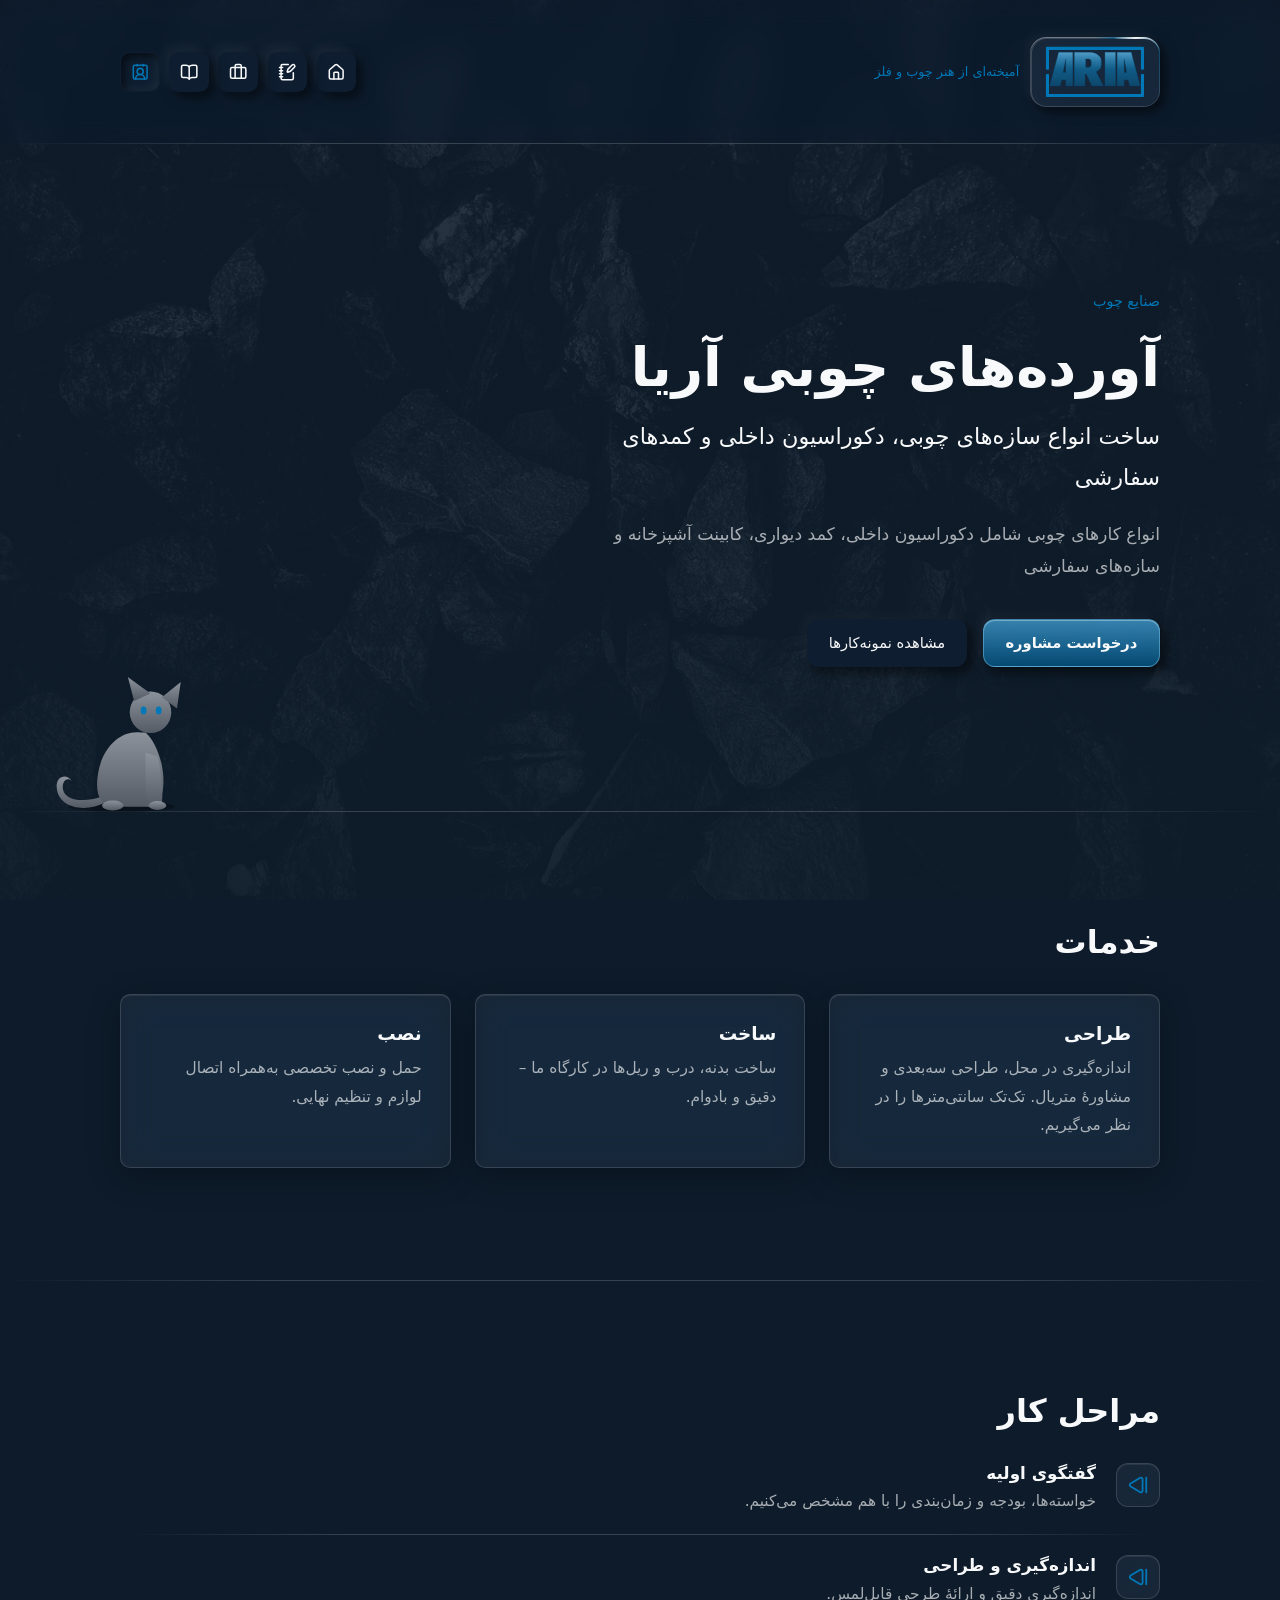
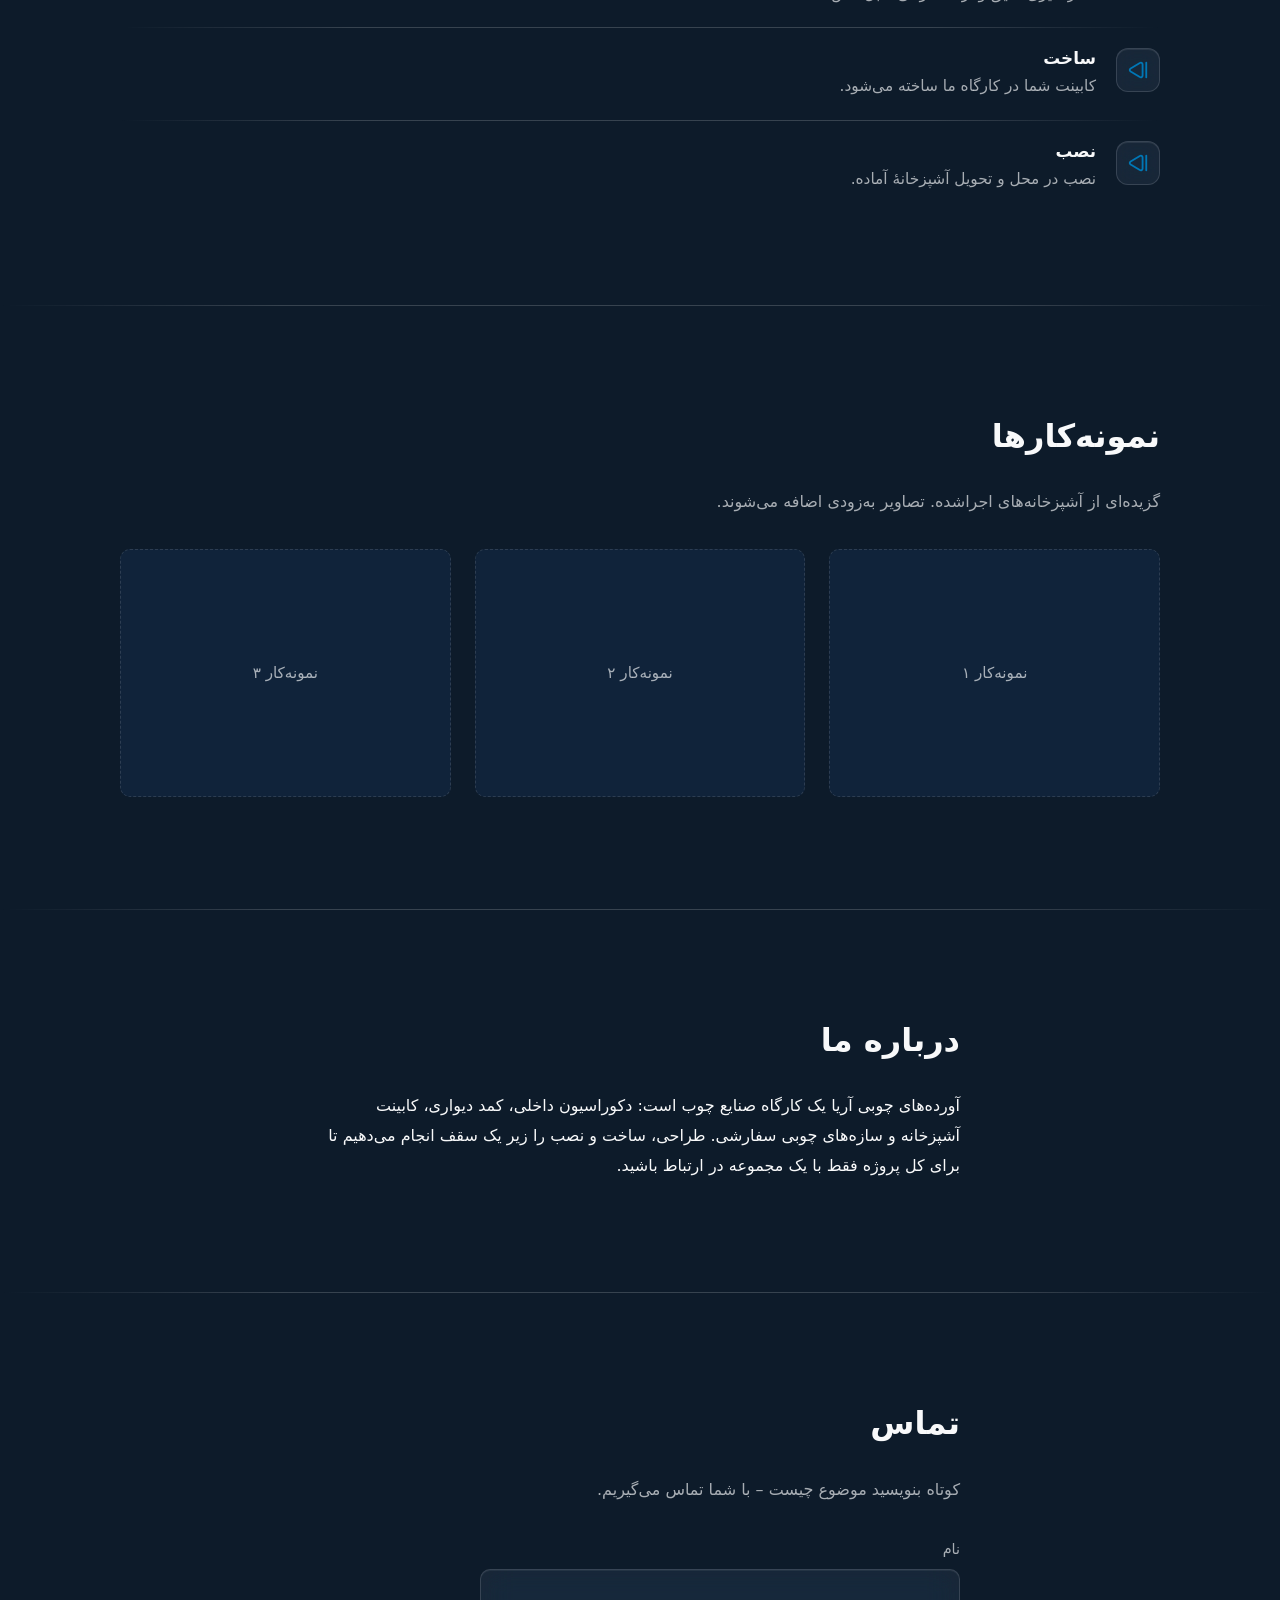
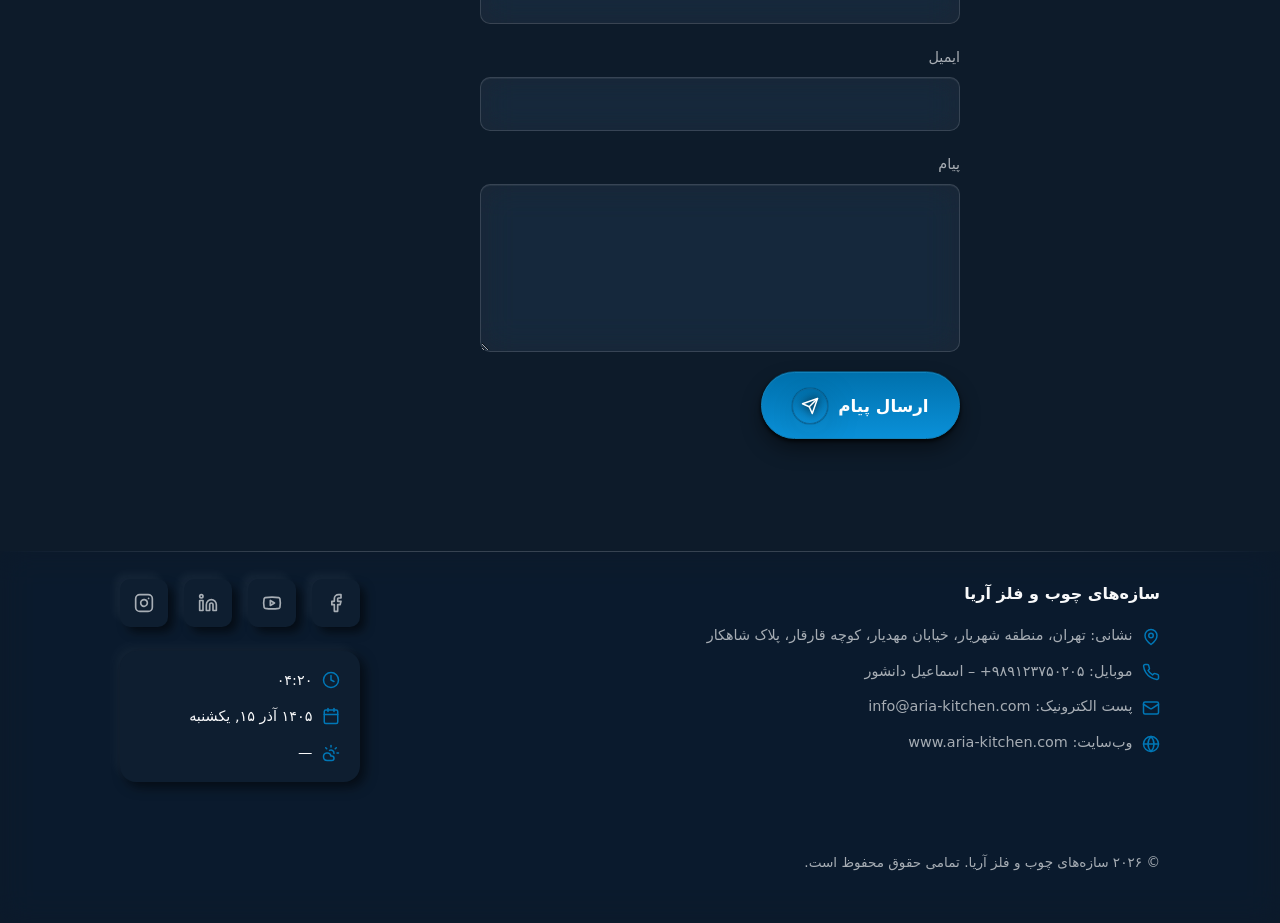
==== index.html @ 1935036d "Animierte Katze im Hero + Footer-Widget auf Social-Breite - .hero-cat: graue Katzen-Silhouette (Verl" ====
<!DOCTYPE html>
<html lang="fa" dir="rtl">
<head>
  <meta charset="UTF-8" />
  <meta name="viewport" content="width=device-width, initial-scale=1.0" />
  <meta name="description" content="آورده‌های چوبی آریا – ساخت انواع سازه‌های چوبی، دکوراسیون داخلی، کمد دیواری و کابینت آشپزخانه سفارشی با طراحی دقیق و اجرای حرفه‌ای." />
  <title>آورده‌های چوبی آریا – دکوراسیون داخلی، کمد و کابینت</title>
  <link rel="stylesheet" href="css/styles.css" />
</head>
<body>
  <!-- ============ هدر ============ -->
  <header class="site-header" id="top">
    <div class="container header-inner">
      <a href="#top" class="brand" aria-label="آریا – صفحه اصلی">
        <span class="logo-chip"><img src="images/logo.svg" alt="آریا" class="brand-logo" width="452" height="240" /></span>
        <span class="brand-sub">آمیخته‌ای از هنر چوب و فلز</span>
      </a>

      <nav class="main-nav" aria-label="ناوبری اصلی">
        <button class="nav-toggle" aria-expanded="false" aria-controls="nav-list" aria-label="باز کردن منو">
          <span></span><span></span><span></span>
        </button>
        <ul class="nav-list" id="nav-list">
          <li>
            <a href="#top" class="nav-home" aria-label="خانه" data-tooltip="خانه">
              <svg xmlns="http://www.w3.org/2000/svg" width="18" height="18" viewBox="0 0 24 24" fill="none" stroke="currentColor" stroke-width="2" stroke-linecap="round" stroke-linejoin="round" aria-hidden="true"><path d="M15 21v-8a1 1 0 0 0-1-1h-4a1 1 0 0 0-1 1v8"/><path d="M3 10a2 2 0 0 1 .709-1.528l7-5.999a2 2 0 0 1 2.582 0l7 5.999A2 2 0 0 1 21 10v9a2 2 0 0 1-2 2H5a2 2 0 0 1-2-2z"/></svg>
            </a>
          </li>
          <li>
            <a href="#process" aria-label="مراحل کار" data-tooltip="مراحل کار">
              <svg xmlns="http://www.w3.org/2000/svg" width="18" height="18" viewBox="0 0 24 24" fill="none" stroke="currentColor" stroke-width="2" stroke-linecap="round" stroke-linejoin="round" aria-hidden="true"><path d="M13.4 2H6a2 2 0 0 0-2 2v16a2 2 0 0 0 2 2h12a2 2 0 0 0 2-2v-7.4"/><path d="M2 6h4"/><path d="M2 10h4"/><path d="M2 14h4"/><path d="M2 18h4"/><path d="M21.378 5.626a1 1 0 1 0-3.004-3.004l-5.01 5.012a2 2 0 0 0-.506.854l-.837 2.87a.5.5 0 0 0 .62.62l2.87-.837a2 2 0 0 0 .854-.506z"/></svg>
            </a>
          </li>
          <li>
            <a href="#projects" aria-label="نمونه‌کارها" data-tooltip="نمونه‌کارها">
              <svg xmlns="http://www.w3.org/2000/svg" width="18" height="18" viewBox="0 0 24 24" fill="none" stroke="currentColor" stroke-width="2" stroke-linecap="round" stroke-linejoin="round" aria-hidden="true"><path d="M16 20V4a2 2 0 0 0-2-2h-4a2 2 0 0 0-2 2v16"/><rect width="20" height="14" x="2" y="6" rx="2"/></svg>
            </a>
          </li>
          <li>
            <a href="#about" aria-label="درباره ما" data-tooltip="درباره ما">
              <svg xmlns="http://www.w3.org/2000/svg" width="18" height="18" viewBox="0 0 24 24" fill="none" stroke="currentColor" stroke-width="2" stroke-linecap="round" stroke-linejoin="round" aria-hidden="true"><path d="M12 5v16"/><path d="M20.001 19A2 2 0 0022 17V5a2 2 0 00-1.999-2L16 3.002A5 5 0 0012 5a5 5 0 00-4-2H4a2 2 0 00-2 2v12a2 2 0 001.999 2H8a5 5 0 014 2 5 5 0 014-2z"/></svg>
            </a>
          </li>
          <li>
            <a href="#contact" class="nav-cta" aria-label="تماس" data-tooltip="تماس">
              <svg xmlns="http://www.w3.org/2000/svg" width="18" height="18" viewBox="0 0 24 24" fill="none" stroke="currentColor" stroke-width="2" stroke-linecap="round" stroke-linejoin="round" aria-hidden="true"><path d="M16 2v2"/><path d="M17.915 21a6 6 0 10-12 0"/><path d="M8 2v2"/><circle cx="12" cy="11" r="4"/><rect x="3" y="3" width="18" height="18" rx="2"/></svg>
            </a>
          </li>
        </ul>
      </nav>
    </div>
  </header>

  <main>
    <!-- ============ معرفی ============ -->
    <section class="section section--hero" id="hero">
      <div class="container">
        <p class="eyebrow">صنایع چوب</p>
        <h1>آورده‌های چوبی آریا</h1>
        <p class="hero-subtitle">ساخت انواع سازه‌های چوبی، دکوراسیون داخلی و کمدهای سفارشی</p>
        <p class="lead">
          انواع کارهای چوبی شامل دکوراسیون داخلی، کمد دیواری، کابینت آشپزخانه و سازه‌های سفارشی
        </p>
        <div class="btn-row">
          <a href="#contact" class="btn btn--primary">درخواست مشاوره</a>
          <a href="#projects" class="btn btn--ghost">مشاهده نمونه‌کارها</a>
        </div>
      </div>

      <div class="hero-cat" aria-hidden="true">
        <svg viewBox="0 0 235 224" xmlns="http://www.w3.org/2000/svg">
          <defs>
            <linearGradient id="catGrey" x1="0" y1="0" x2="0" y2="1">
              <stop offset="0" stop-color="#8b929c" />
              <stop offset="1" stop-color="#545b65" />
            </linearGradient>
          </defs>
          <ellipse class="cat-shadow" cx="112" cy="214" rx="84" ry="8" fill="rgba(0,0,0,0.3)" />
          <g class="cat" fill="url(#catGrey)">
            <path class="cat-tail" d="M88 206 C54 225 11 216 9 183 C8 166 24 160 33 173 C26 166 17 173 19 186 C23 207 58 207 85 196 Z" />
            <path class="cat-body" d="M142 96 C112 92 80 118 74 166 C70 198 80 214 104 214 L158 214 C178 214 182 178 176 148 C171 124 160 104 150 96 Z" />
            <path class="cat-legs" d="M150 128 C150 168 150 204 153 214 L175 214 C179 198 176 160 169 134 Z" />
            <ellipse class="cat-paw" cx="169" cy="212" rx="14" ry="7" />
            <ellipse class="cat-paw" cx="98" cy="212" rx="17" ry="8" />
            <circle class="cat-head" cx="158" cy="64" r="33" />
            <path class="cat-ear" d="M132 46 L122 8 L158 34 Z" />
            <path class="cat-ear cat-ear--r" d="M176 40 L206 16 L200 58 Z" />
            <g class="cat-eyes" fill="#0077b6">
              <ellipse class="cat-eye" cx="147" cy="61" rx="4.6" ry="6.2" />
              <ellipse class="cat-eye" cx="171" cy="61" rx="4.6" ry="6.2" />
            </g>
          </g>
        </svg>
      </div>
    </section>

    <!-- ============ خدمات ============ -->
    <section class="section" id="services">
      <div class="container">
        <h2 class="section-title">خدمات</h2>
        <div class="grid grid--3">
          <article class="card">
            <h3>طراحی</h3>
            <p>اندازه‌گیری در محل، طراحی سه‌بعدی و مشاورهٔ متریال. تک‌تک سانتی‌مترها را در نظر می‌گیریم.</p>
          </article>
          <article class="card">
            <h3>ساخت</h3>
            <p>ساخت بدنه، درب و ریل‌ها در کارگاه ما &ndash; دقیق و بادوام.</p>
          </article>
          <article class="card">
            <h3>نصب</h3>
            <p>حمل و نصب تخصصی به‌همراه اتصال لوازم و تنظیم نهایی.</p>
          </article>
        </div>
      </div>
    </section>

    <!-- ============ مراحل کار ============ -->
    <section class="section" id="process">
      <div class="container">
        <h2 class="section-title">مراحل کار</h2>
        <ol class="steps">
          <li>
            <span class="step-icon" aria-hidden="true"><svg xmlns="http://www.w3.org/2000/svg" width="24" height="24" viewBox="0 0 24 24" fill="none" stroke="currentColor" stroke-width="2" stroke-linecap="round" stroke-linejoin="round"><path d="M13.971 4.285A2 2 0 0 1 17 6v12a2 2 0 0 1-3.029 1.715l-9.997-5.998a2 2 0 0 1-.003-3.432z"/><path d="M21 20V4"/></svg></span>
            <div><h3>گفتگوی اولیه</h3><p>خواسته‌ها، بودجه و زمان‌بندی را با هم مشخص می‌کنیم.</p></div>
          </li>
          <li>
            <span class="step-icon" aria-hidden="true"><svg xmlns="http://www.w3.org/2000/svg" width="24" height="24" viewBox="0 0 24 24" fill="none" stroke="currentColor" stroke-width="2" stroke-linecap="round" stroke-linejoin="round"><path d="M13.971 4.285A2 2 0 0 1 17 6v12a2 2 0 0 1-3.029 1.715l-9.997-5.998a2 2 0 0 1-.003-3.432z"/><path d="M21 20V4"/></svg></span>
            <div><h3>اندازه‌گیری و طراحی</h3><p>اندازه‌گیری دقیق و ارائهٔ طرحی قابل‌لمس.</p></div>
          </li>
          <li>
            <span class="step-icon" aria-hidden="true"><svg xmlns="http://www.w3.org/2000/svg" width="24" height="24" viewBox="0 0 24 24" fill="none" stroke="currentColor" stroke-width="2" stroke-linecap="round" stroke-linejoin="round"><path d="M13.971 4.285A2 2 0 0 1 17 6v12a2 2 0 0 1-3.029 1.715l-9.997-5.998a2 2 0 0 1-.003-3.432z"/><path d="M21 20V4"/></svg></span>
            <div><h3>ساخت</h3><p>کابینت شما در کارگاه ما ساخته می‌شود.</p></div>
          </li>
          <li>
            <span class="step-icon" aria-hidden="true"><svg xmlns="http://www.w3.org/2000/svg" width="24" height="24" viewBox="0 0 24 24" fill="none" stroke="currentColor" stroke-width="2" stroke-linecap="round" stroke-linejoin="round"><path d="M13.971 4.285A2 2 0 0 1 17 6v12a2 2 0 0 1-3.029 1.715l-9.997-5.998a2 2 0 0 1-.003-3.432z"/><path d="M21 20V4"/></svg></span>
            <div><h3>نصب</h3><p>نصب در محل و تحویل آشپزخانهٔ آماده.</p></div>
          </li>
        </ol>
      </div>
    </section>

    <!-- ============ نمونه‌کارها ============ -->
    <section class="section" id="projects">
      <div class="container">
        <h2 class="section-title">نمونه‌کارها</h2>
        <p class="section-intro">گزیده‌ای از آشپزخانه‌های اجراشده. تصاویر به‌زودی اضافه می‌شوند.</p>
        <div class="grid grid--3">
          <div class="placeholder-tile">نمونه‌کار ۱</div>
          <div class="placeholder-tile">نمونه‌کار ۲</div>
          <div class="placeholder-tile">نمونه‌کار ۳</div>
        </div>
      </div>
    </section>

    <!-- ============ درباره ما ============ -->
    <section class="section" id="about">
      <div class="container narrow">
        <h2 class="section-title">درباره ما</h2>
        <p>
          آورده‌های چوبی آریا یک کارگاه صنایع چوب است: دکوراسیون داخلی، کمد دیواری،
          کابینت آشپزخانه و سازه‌های چوبی سفارشی. طراحی، ساخت و نصب را زیر یک سقف
          انجام می‌دهیم تا برای کل پروژه فقط با یک مجموعه در ارتباط باشید.
        </p>
      </div>
    </section>

    <!-- ============ تماس ============ -->
    <section class="section" id="contact">
      <div class="container narrow">
        <h2 class="section-title">تماس</h2>
        <p class="section-intro">کوتاه بنویسید موضوع چیست &ndash; با شما تماس می‌گیریم.</p>
        <form class="contact-form" action="#" method="post">
          <div class="field">
            <label for="name">نام</label>
            <input type="text" id="name" name="name" autocomplete="name" required />
          </div>
          <div class="field">
            <label for="email">ایمیل</label>
            <input type="email" id="email" name="email" autocomplete="email" required />
          </div>
          <div class="field">
            <label for="message">پیام</label>
            <textarea id="message" name="message" rows="5" required></textarea>
          </div>
          <button type="submit" class="styled-button">
            ارسال پیام
            <span class="inner-button">
              <svg class="icon" xmlns="http://www.w3.org/2000/svg" width="18" height="18" viewBox="0 0 24 24" fill="none" stroke="currentColor" stroke-width="2" stroke-linecap="round" stroke-linejoin="round"><path d="m22 2-7 20-4-9-9-4Z"/><path d="M22 2 11 13"/></svg>
            </span>
          </button>
        </form>
      </div>
    </section>
  </main>

  <!-- ============ فوتر ============ -->
  <footer class="site-footer">
    <div class="container">
      <div class="footer-inner">
        <div class="footer-contact">
          <p class="footer-contact-name">سازه‌های چوب و فلز آریا</p>
          <ul>
            <li>
              <svg xmlns="http://www.w3.org/2000/svg" width="24" height="24" viewBox="0 0 24 24" fill="none" stroke="currentColor" stroke-width="2" stroke-linecap="round" stroke-linejoin="round"><path d="M20 10c0 6-8 12-8 12s-8-6-8-12a8 8 0 0 1 16 0Z"/><circle cx="12" cy="10" r="3"/></svg>
              <span>نشانی: تهران، منطقه شهریار، خیابان مهدیار، کوچه قارقار، پلاک شاهکار</span>
            </li>
            <li>
              <svg xmlns="http://www.w3.org/2000/svg" width="24" height="24" viewBox="0 0 24 24" fill="none" stroke="currentColor" stroke-width="2" stroke-linecap="round" stroke-linejoin="round"><path d="M22 16.92v3a2 2 0 0 1-2.18 2 19.79 19.79 0 0 1-8.63-3.07 19.5 19.5 0 0 1-6-6 19.79 19.79 0 0 1-3.07-8.67A2 2 0 0 1 4.11 2h3a2 2 0 0 1 2 1.72c.127.96.361 1.903.7 2.81a2 2 0 0 1-.45 2.11L8.09 9.91a16 16 0 0 0 6 6l1.27-1.27a2 2 0 0 1 2.11-.45c.907.339 1.85.573 2.81.7A2 2 0 0 1 22 16.92z"/></svg>
              <span>موبایل: <a href="tel:+989123750205" dir="ltr">+۹۸۹۱۲۳۷۵۰۲۰۵</a> &ndash; اسماعیل دانشور</span>
            </li>
            <li>
              <svg xmlns="http://www.w3.org/2000/svg" width="24" height="24" viewBox="0 0 24 24" fill="none" stroke="currentColor" stroke-width="2" stroke-linecap="round" stroke-linejoin="round"><rect width="20" height="16" x="2" y="4" rx="2"/><path d="m22 7-8.97 5.7a1.94 1.94 0 0 1-2.06 0L2 7"/></svg>
              <span>پست الکترونیک: <a href="mailto:info@aria-kitchen.com" dir="ltr">info@aria-kitchen.com</a></span>
            </li>
            <li>
              <svg xmlns="http://www.w3.org/2000/svg" width="24" height="24" viewBox="0 0 24 24" fill="none" stroke="currentColor" stroke-width="2" stroke-linecap="round" stroke-linejoin="round"><circle cx="12" cy="12" r="10"/><path d="M12 2a14.5 14.5 0 0 0 0 20 14.5 14.5 0 0 0 0-20"/><path d="M2 12h20"/></svg>
              <span>وب‌سایت: <a href="https://www.aria-kitchen.com" dir="ltr">www.aria-kitchen.com</a></span>
            </li>
          </ul>
        </div>

        <div class="footer-aside">
          <ul class="footer-social" aria-label="شبکه‌های اجتماعی">
            <li>
              <a href="#" aria-label="اینستاگرام">
                <svg xmlns="http://www.w3.org/2000/svg" width="24" height="24" viewBox="0 0 24 24" fill="none" stroke="currentColor" stroke-width="2" stroke-linecap="round" stroke-linejoin="round"><rect width="20" height="20" x="2" y="2" rx="5" ry="5"/><path d="M16 11.37A4 4 0 1 1 12.63 8 4 4 0 0 1 16 11.37z"/><line x1="17.5" x2="17.51" y1="6.5" y2="6.5"/></svg>
              </a>
            </li>
            <li>
              <a href="#" aria-label="لینکدین">
                <svg xmlns="http://www.w3.org/2000/svg" width="24" height="24" viewBox="0 0 24 24" fill="none" stroke="currentColor" stroke-width="2" stroke-linecap="round" stroke-linejoin="round"><path d="M16 8a6 6 0 0 1 6 6v7h-4v-7a2 2 0 0 0-2-2 2 2 0 0 0-2 2v7h-4v-7a6 6 0 0 1 6-6z"/><rect width="4" height="12" x="2" y="9"/><circle cx="4" cy="4" r="2"/></svg>
              </a>
            </li>
            <li>
              <a href="#" aria-label="یوتیوب">
                <svg xmlns="http://www.w3.org/2000/svg" width="24" height="24" viewBox="0 0 24 24" fill="none" stroke="currentColor" stroke-width="2" stroke-linecap="round" stroke-linejoin="round"><path d="M2.5 17a24.12 24.12 0 0 1 0-10 2 2 0 0 1 1.4-1.4 49.56 49.56 0 0 1 16.2 0A2 2 0 0 1 21.5 7a24.12 24.12 0 0 1 0 10 2 2 0 0 1-1.4 1.4 49.55 49.55 0 0 1-16.2 0A2 2 0 0 1 2.5 17"/><path d="m10 15 5-3-5-3z"/></svg>
              </a>
            </li>
            <li>
              <a href="#" aria-label="فیسبوک">
                <svg xmlns="http://www.w3.org/2000/svg" width="24" height="24" viewBox="0 0 24 24" fill="none" stroke="currentColor" stroke-width="2" stroke-linecap="round" stroke-linejoin="round"><path d="M18 2h-3a5 5 0 0 0-5 5v3H7v4h3v8h4v-8h3l1-4h-4V7a1 1 0 0 1 1-1h3z"/></svg>
              </a>
            </li>
          </ul>

          <div class="footer-widget" aria-live="off">
            <div class="footer-widget-row">
              <svg xmlns="http://www.w3.org/2000/svg" width="24" height="24" viewBox="0 0 24 24" fill="none" stroke="currentColor" stroke-width="2" stroke-linecap="round" stroke-linejoin="round"><circle cx="12" cy="12" r="10"/><polyline points="12 6 12 12 16 14"/></svg>
              <span id="fw-time">—</span>
            </div>
            <div class="footer-widget-row">
              <svg xmlns="http://www.w3.org/2000/svg" width="24" height="24" viewBox="0 0 24 24" fill="none" stroke="currentColor" stroke-width="2" stroke-linecap="round" stroke-linejoin="round"><path d="M8 2v4"/><path d="M16 2v4"/><rect width="18" height="18" x="3" y="4" rx="2"/><path d="M3 10h18"/></svg>
              <span id="fw-date">—</span>
            </div>
            <div class="footer-widget-row" id="fw-weather-row">
              <svg xmlns="http://www.w3.org/2000/svg" width="24" height="24" viewBox="0 0 24 24" fill="none" stroke="currentColor" stroke-width="2" stroke-linecap="round" stroke-linejoin="round"><path d="M12 2v2"/><path d="m4.93 4.93 1.41 1.41"/><path d="M20 12h2"/><path d="m19.07 4.93-1.41 1.41"/><path d="M15.947 12.65a4 4 0 0 0-5.925-4.128"/><path d="M13 22H7a5 5 0 1 1 4.9-6H13a3 3 0 0 1 0 6Z"/></svg>
              <span id="fw-weather">—</span>
            </div>
          </div>
        </div>

        <p class="footer-legal">&copy; <span id="year"></span> سازه‌های چوب و فلز آریا. تمامی حقوق محفوظ است.</p>
      </div>
    </div>
  </footer>

  <script src="js/main.js"></script>
</body>
</html>
---- css/styles.css ----
/* ============================================================
   ARIA Küchen – Basis-Stylesheet  |  آریا کابینت
   Sprache/Richtung: Persisch (fa), RTL
   Farben:
     --accent  #0077b6  (Firmenfarbe)
     --bg      #0d1b2a  (Hintergrund)
     --text    #f8f9fa  (Text / helle Elemente)
   ============================================================ */

/* Schriftart Dana (Persisch). Muss vor allen anderen Regeln stehen. */
@import url("https://fonts.cdnfonts.com/css/dana");

/* --- Alternative: lizenzierte Dana / IRANSans lokal einbinden ---
   Dateien nach  fonts/  legen und diesen Block aktivieren:
@font-face {
  font-family: "IRANSans";
  src: url("../fonts/IRANSansX-Regular.woff2") format("woff2");
  font-weight: 400;
  font-display: swap;
}
@font-face {
  font-family: "IRANSans";
  src: url("../fonts/IRANSansX-Bold.woff2") format("woff2");
  font-weight: 700;
  font-display: swap;
}
------------------------------------------------------------ */

:root {
  --accent: #0077b6;
  --accent-hover: #0088cf;
  --bg: #0d1b2a;
  --bg-elevated: #10233a;
  --text: #f8f9fa;
  --text-muted: rgba(248, 249, 250, 0.66);

  /* dünne Trennlinie zwischen den Parts */
  --hairline: rgba(248, 249, 250, 0.12);

  --container: 1120px;
  --container-narrow: 720px;
  --space-section: clamp(4rem, 9vw, 7rem);

  --radius: 10px;
  --font: "Dana", "IRANSans", "IRANSansX", "Vazirmatn", Tahoma, system-ui, sans-serif;

  /* Glassmorphism */
  --glass-bg: rgba(248, 249, 250, 0.055);
  --glass-border: rgba(248, 249, 250, 0.14);
  --glass-blur: blur(16px) saturate(140%);
  --glass-shadow: 0 8px 32px rgba(0, 0, 0, 0.28);

  /* Trennlinie, die zu beiden Seiten ausblendet */
  --divider: linear-gradient(
    90deg,
    transparent 0%,
    rgba(248, 249, 250, 0.18) 22%,
    rgba(248, 249, 250, 0.18) 78%,
    transparent 100%
  );

  /* Neomorphism (Buttons, Menü, Social-Icons) */
  --neo-bg: #0e1e30;
  --neo-out:
    5px 5px 12px rgba(0, 0, 0, 0.55),
    -5px -5px 12px rgba(255, 255, 255, 0.045);
  --neo-in:
    inset 4px 4px 9px rgba(0, 0, 0, 0.55),
    inset -4px -4px 9px rgba(255, 255, 255, 0.05);
}

/* ---------- Reset ---------- */
*,
*::before,
*::after {
  box-sizing: border-box;
  margin: 0;
}

html {
  scroll-behavior: smooth;
  scroll-padding-top: 10rem; /* Platz für den fixierten Header */
  background-color: var(--bg); /* Fallback hinter dem Hintergrundbild */
}

body {
  background: transparent;
  color: var(--text);
  font-family: var(--font);
  font-size: 1rem;
  line-height: 1.85; /* Persisch braucht etwas mehr Zeilenhöhe */
  -webkit-font-smoothing: antialiased;
}

/* Fixierter Ganzseiten-Hintergrund: Steintextur + Navy-Überlagerung.
   Als position:fixed Pseudo-Element (zuverlässiger als background-attachment:fixed,
   v. a. auf iOS). Liegt hinter dem gesamten Inhalt. */
body::before {
  content: "";
  position: fixed;
  inset: 0;
  z-index: -1;
  background-image:
    linear-gradient(to bottom, rgba(13, 27, 42, 0.84), rgba(13, 27, 42, 0.94)),
    url("../images/background.jpg");
  background-size: cover;
  background-position: center;
  background-repeat: no-repeat;
}

img {
  max-width: 100%;
  display: block;
}

a {
  color: inherit;
  text-decoration: none;
}

h1,
h2,
h3 {
  line-height: 1.2;
  font-weight: 600;
}

/* ---------- Layout ---------- */
.container {
  width: 100%;
  max-width: var(--container);
  margin-inline: auto;
  padding-inline: clamp(1.25rem, 4vw, 2.5rem);
}

.container.narrow {
  max-width: var(--container-narrow);
}

/* ---------- Header (Glassmorphism) ---------- */
.site-header {
  position: sticky;
  top: 0;
  z-index: 50;
  background: rgba(13, 27, 42, 0.55);
  backdrop-filter: var(--glass-blur);
  -webkit-backdrop-filter: var(--glass-blur);
}

/* ausblendende Trennlinie unter dem Header */
.site-header::after {
  content: "";
  position: absolute;
  left: 0;
  right: 0;
  bottom: 0;
  height: 1px;
  background: var(--divider);
}

.header-inner {
  display: flex;
  align-items: center;
  justify-content: space-between;
  min-height: 9rem;
}

.brand {
  display: flex;
  align-items: center;
  gap: 0.7rem;
  font-weight: 700;
  white-space: nowrap;
}

/* rotierender Winkel für die Glanz-Kante */
@property --logo-angle {
  syntax: "<angle>";
  initial-value: 0deg;
  inherits: false;
}

/* Logo-Chip: Liquid Glass + neomorpher Schatten + animierte Glanz-Border */
.logo-chip {
  position: relative;
  display: inline-flex;
  padding: 0.5rem 0.85rem;
  border-radius: 16px;
  background: rgba(248, 249, 250, 0.06);
  backdrop-filter: blur(14px) saturate(160%);
  -webkit-backdrop-filter: blur(14px) saturate(160%);
  box-shadow:
    var(--neo-out),
    inset 0 1px 0 rgba(248, 249, 250, 0.28);
}

/* die Border selbst: konischer Verlauf mit heller Glanz-Sichel, langsam rotierend */
.logo-chip::before {
  content: "";
  position: absolute;
  inset: 0;
  padding: 1.5px; /* Border-Stärke */
  border-radius: inherit;
  background: conic-gradient(
    from var(--logo-angle),
    rgba(248, 249, 250, 0.16) 0turn,
    rgba(0, 119, 182, 0.45) 0.08turn,
    rgba(255, 255, 255, 0.95) 0.14turn,
    rgba(0, 119, 182, 0.45) 0.2turn,
    rgba(248, 249, 250, 0.16) 0.34turn,
    rgba(248, 249, 250, 0.16) 1turn
  );
  -webkit-mask:
    linear-gradient(#000 0 0) content-box,
    linear-gradient(#000 0 0);
  -webkit-mask-composite: xor;
  mask:
    linear-gradient(#000 0 0) content-box,
    linear-gradient(#000 0 0);
  mask-composite: exclude;
  animation: logo-border-spin 10s linear infinite;
  pointer-events: none;
}

@keyframes logo-border-spin {
  to {
    --logo-angle: 1turn;
  }
}

.brand-logo {
  box-sizing: content-box;
  height: 3.4rem;
  width: auto;
  display: block;
}

/* Slogan neben dem Logo */
.brand-sub {
  color: var(--accent);
  font-size: 0.8rem;
  font-weight: 500;
}

/* ---------- Navigation ---------- */
.main-nav {
  display: flex;
  align-items: center;
}

/* Menüleiste – Uiverse-Stil (adamgiebl), an die dunkle Palette angepasst */
.nav-list {
  display: flex;
  align-items: center;
  gap: 0.6rem;
  list-style: none;
  padding: 0;
  background: none;
}

.nav-list a {
  position: relative;
  display: inline-flex;
  align-items: center;
  justify-content: center;
  color: var(--text);
  font-size: 1rem;
  padding: 0.6em;
  border-radius: 0.6em;
  background: var(--neo-bg);
  border: 1px solid transparent;
  box-shadow:
    6px 6px 12px rgba(0, 0, 0, 0.5),
    -6px -6px 12px rgba(255, 255, 255, 0.05);
  transition: all 0.3s;
}

.nav-list a svg {
  width: 1.15rem;
  height: 1.15rem;
  flex-shrink: 0;
}

/* Hilfstext (Tooltip) unter dem Icon */
.nav-list a::after {
  content: attr(data-tooltip);
  position: absolute;
  top: calc(100% + 0.55rem);
  left: 50%;
  transform: translateX(-50%) translateY(-4px);
  padding: 0.3rem 0.65rem;
  border-radius: 8px;
  background: rgba(13, 27, 42, 0.96);
  border: 1px solid var(--hairline);
  box-shadow: 0 8px 20px rgba(0, 0, 0, 0.35);
  color: var(--text);
  font-size: 0.8rem;
  font-weight: 400;
  white-space: nowrap;
  opacity: 0;
  pointer-events: none;
  transition: opacity 0.18s ease, transform 0.18s ease;
  z-index: 60;
}

.nav-list a:hover::after,
.nav-list a:focus-visible::after {
  opacity: 1;
  transform: translateX(-50%) translateY(0);
}

.nav-list a:hover {
  border-color: rgba(255, 255, 255, 0.55);
}

.nav-list a:active {
  box-shadow:
    4px 4px 12px rgba(0, 0, 0, 0.5),
    -4px -4px 12px rgba(255, 255, 255, 0.05);
}

.nav-list a.is-active {
  color: var(--accent);
  box-shadow: var(--neo-in);
}

.nav-cta {
  color: var(--accent) !important;
  font-weight: 600;
}

.nav-toggle {
  display: none;
  flex-direction: column;
  align-items: center;
  justify-content: center;
  gap: 5px;
  width: 3rem;
  height: 3rem;
  background: var(--neo-bg);
  border: 0;
  border-radius: 14px;
  padding: 0;
  cursor: pointer;
  box-shadow: var(--neo-out);
  transition: box-shadow 0.18s ease;
}

.nav-toggle:active {
  box-shadow: var(--neo-in);
}

.nav-toggle span {
  width: 22px;
  height: 2px;
  background: var(--text);
  transition: transform 0.2s ease, opacity 0.2s ease;
}

/* ---------- Abschnitte + Trennlinien ---------- */
.section {
  position: relative;
  padding-block: var(--space-section);
}

/* dünne Trennlinie zwischen den Parts, blendet zu beiden Seiten aus */
.section:not(:first-of-type)::before {
  content: "";
  position: absolute;
  top: 0;
  left: 0;
  right: 0;
  height: 1px;
  background: var(--divider);
}

.section-title {
  font-size: clamp(1.5rem, 3vw, 2rem);
  margin-bottom: 2rem;
}

.section-intro {
  color: var(--text-muted);
  margin-bottom: 2rem;
  max-width: 48ch;
}

/* ---------- Hero ---------- */
.section--hero {
  padding-block: clamp(5rem, 12vw, 9rem);
}

.eyebrow {
  font-size: 0.9rem;
  font-weight: 500;
  color: var(--accent);
  margin-bottom: 1.25rem;
}

.section--hero h1 {
  font-size: clamp(2rem, 5.5vw, 3.4rem);
  max-width: 20ch;
}

.hero-subtitle {
  margin-top: 1rem;
  max-width: 44ch;
  color: var(--text);
  font-weight: 500;
  font-size: clamp(1.05rem, 2.4vw, 1.4rem);
}

.lead {
  margin-top: 1.25rem;
  max-width: 56ch;
  color: var(--text-muted);
  font-size: 1.08rem;
}

/* ---------- animierte Katze auf der Linie im Hero ---------- */
.hero-cat {
  position: absolute;
  left: 4%;
  bottom: -2px;
  width: clamp(88px, 12vw, 148px);
  z-index: 1;
  pointer-events: none;
  animation: cat-fade-in 1.2s ease 0.3s both;
}

.hero-cat svg {
  display: block;
  width: 100%;
  height: auto;
  overflow: visible;
}

.hero-cat .cat {
  transform-box: fill-box;
  transform-origin: bottom center;
  animation: cat-breathe 4s ease-in-out infinite;
}

.hero-cat .cat-tail {
  transform-box: fill-box;
  transform-origin: 96% 78%;
  animation: cat-tail 4.5s ease-in-out infinite;
}

.hero-cat .cat-ear--r {
  transform-box: fill-box;
  transform-origin: bottom center;
  animation: cat-ear 7s ease-in-out infinite;
}

.hero-cat .cat-eye {
  transform-box: fill-box;
  transform-origin: center;
  animation: cat-blink 5.5s ease-in-out infinite;
}

.hero-cat .cat-shadow {
  transform-box: fill-box;
  transform-origin: center;
  animation: cat-shadow 4s ease-in-out infinite;
}

@keyframes cat-fade-in {
  from { opacity: 0; transform: translateY(6px); }
  to   { opacity: 1; transform: translateY(0); }
}

@keyframes cat-breathe {
  0%, 100% { transform: scaleY(1); }
  50%      { transform: scaleY(1.02); }
}

@keyframes cat-tail {
  0%, 100% { transform: rotate(-3deg); }
  50%      { transform: rotate(8deg); }
}

@keyframes cat-ear {
  0%, 84%, 100% { transform: rotate(0deg); }
  88%           { transform: rotate(-11deg); }
  92%           { transform: rotate(4deg); }
}

@keyframes cat-blink {
  0%, 91%, 100% { transform: scaleY(1); }
  95%           { transform: scaleY(0.08); }
}

@keyframes cat-shadow {
  0%, 100% { transform: scaleX(1); opacity: 0.3; }
  50%      { transform: scaleX(0.94); opacity: 0.24; }
}

/* ---------- Buttons ---------- */
.btn-row {
  display: flex;
  flex-wrap: wrap;
  gap: 1rem;
  margin-top: 2.25rem;
}

.btn {
  display: inline-flex;
  align-items: center;
  justify-content: center;
  padding: 0.6rem 1.35rem;
  border: 0;
  border-radius: 12px;
  font-weight: 500;
  font-size: 0.92rem;
  cursor: pointer;
  background: var(--neo-bg);
  color: var(--text);
  box-shadow: var(--neo-out);
  transition: box-shadow 0.18s ease, background 0.18s ease, color 0.15s ease;
}

.btn:active {
  box-shadow: var(--neo-in);
}

/* Primär: blaues Liquid Glass + Neomorphism */
.btn--primary {
  color: #f8f9fa;
  font-weight: 600;
  background: linear-gradient(
    180deg,
    rgba(72, 170, 224, 0.72),
    rgba(0, 119, 182, 0.5)
  );
  border: 1px solid rgba(130, 205, 240, 0.45);
  backdrop-filter: blur(12px) saturate(160%);
  -webkit-backdrop-filter: blur(12px) saturate(160%);
  box-shadow:
    var(--neo-out),
    inset 0 1px 0 rgba(255, 255, 255, 0.32);
}

.btn--primary:hover {
  background: linear-gradient(
    180deg,
    rgba(72, 170, 224, 0.85),
    rgba(0, 119, 182, 0.62)
  );
}

.btn--primary:active {
  box-shadow:
    inset 4px 4px 9px rgba(0, 0, 0, 0.3),
    inset -4px -4px 9px rgba(255, 255, 255, 0.14);
}

.btn--ghost {
  color: var(--text);
}

.btn--ghost:hover {
  color: var(--accent);
}

/* ---------- Absende-Button (Uiverse-Stil von elijahgummer, Blau aus der Palette) ---------- */
.styled-button {
  position: relative;
  padding: 0.9rem 1.9rem;
  font-family: inherit;
  font-size: 1.05rem;
  font-weight: bold;
  color: #ffffff;
  background: linear-gradient(to bottom, #0071ad, #0a90d8);
  border-radius: 9999px;
  cursor: pointer;
  box-shadow: 0 2px 4px rgba(0, 0, 0, 0.9), 0 10px 20px rgba(0, 0, 0, 0.4);
  transition: all 0.2s ease;
  display: inline-flex;
  align-items: center;
  justify-content: center;
  border: 1px solid #1183bd;
  justify-self: start; /* im Grid nicht volle Breite */
}

.styled-button::before {
  content: "";
  position: absolute;
  inset: -2px -1px -1px -1px;
  background: linear-gradient(to bottom, #0a5a86, #021926);
  z-index: -1;
  border-radius: 9999px;
  transition: all 0.2s ease;
}

.styled-button:active {
  transform: translateY(2px);
  box-shadow: 0 1px 2px rgba(0, 0, 0, 0.9), 0 5px 10px rgba(0, 0, 0, 0.4);
}

.styled-button .inner-button {
  position: relative;
  display: flex;
  align-items: center;
  justify-content: center;
  width: 36px;
  height: 36px;
  margin-inline-start: 10px;
  background: linear-gradient(to bottom, #0071ad, #0a90d8);
  border-radius: 50%;
  box-shadow: 0 0 1px rgba(0, 0, 0, 1);
  border: 1px solid #0e6a9f;
  transition: all 0.2s ease;
}

.styled-button .inner-button::before {
  content: "";
  position: absolute;
  inset: -2px -1px -1px -1px;
  background: linear-gradient(to bottom, #0a5a86, #021926);
  z-index: -1;
  border-radius: 9999px;
  transition: all 0.2s ease;
}

.styled-button .inner-button .icon {
  width: 18px;
  height: 18px;
  filter: drop-shadow(0 10px 20px rgba(26, 25, 25, 0.9)) drop-shadow(0 0 4px rgba(0, 0, 0, 1));
  transition: all 0.4s ease-in-out;
}

.styled-button:hover .inner-button .icon {
  filter: drop-shadow(0 10px 20px rgba(50, 50, 50, 1)) drop-shadow(0 0 20px rgba(2, 2, 2, 1));
  transform: rotate(-35deg);
}

/* ---------- Grid / Cards ---------- */
.grid {
  display: grid;
  gap: 1.5rem;
}

.grid--3 {
  grid-template-columns: repeat(3, 1fr);
}

.card {
  background: var(--glass-bg);
  backdrop-filter: var(--glass-blur);
  -webkit-backdrop-filter: var(--glass-blur);
  border: 1px solid var(--glass-border);
  border-radius: var(--radius);
  padding: 1.75rem;
  box-shadow: var(--glass-shadow), inset 0 1px 0 rgba(248, 249, 250, 0.08);
}

.card h3 {
  margin-bottom: 0.6rem;
  font-size: 1.15rem;
}

.card p {
  color: var(--text-muted);
  font-size: 0.96rem;
}

/* ---------- Ablauf / Steps ---------- */
.steps {
  list-style: none;
  padding: 0;
  display: grid;
  gap: 1.25rem;
}

.steps li {
  position: relative;
  display: flex;
  gap: 1.25rem;
  align-items: flex-start;
  padding-bottom: 1.25rem;
}

/* ausblendende Trennlinie zwischen den Schritten */
.steps li:not(:last-child)::after {
  content: "";
  position: absolute;
  left: 0;
  right: 0;
  bottom: 0;
  height: 1px;
  background: var(--divider);
}

.steps li:last-child {
  padding-bottom: 0;
}

/* Icon-Badge statt Nummerierung (Glassmorphism) */
.step-icon {
  flex-shrink: 0;
  display: inline-flex;
  align-items: center;
  justify-content: center;
  width: 2.75rem;
  height: 2.75rem;
  border-radius: 12px;
  color: var(--accent);
  background: var(--glass-bg);
  border: 1px solid var(--glass-border);
  backdrop-filter: var(--glass-blur);
  -webkit-backdrop-filter: var(--glass-blur);
  box-shadow: inset 0 1px 0 rgba(248, 249, 250, 0.08);
}

.step-icon svg {
  width: 22px;
  height: 22px;
}

.steps h3 {
  font-size: 1.05rem;
  margin-bottom: 0.25rem;
}

.steps p {
  color: var(--text-muted);
  font-size: 0.96rem;
}

/* ---------- Platzhalter-Kacheln ---------- */
.placeholder-tile {
  aspect-ratio: 4 / 3;
  display: flex;
  align-items: center;
  justify-content: center;
  background: var(--bg-elevated);
  border: 1px dashed var(--hairline);
  border-radius: var(--radius);
  color: var(--text-muted);
  font-size: 0.95rem;
}

/* ---------- Kontaktformular ---------- */
.contact-form {
  display: grid;
  gap: 1.25rem;
  max-width: 480px;
}

.field {
  display: grid;
  gap: 0.4rem;
}

.field label {
  font-size: 0.9rem;
  color: var(--text-muted);
}

.field input,
.field textarea {
  width: 100%;
  padding: 0.75rem 0.9rem;
  background: var(--glass-bg);
  backdrop-filter: var(--glass-blur);
  -webkit-backdrop-filter: var(--glass-blur);
  border: 1px solid var(--glass-border);
  border-radius: var(--radius);
  color: var(--text);
  font: inherit;
  font-size: 0.96rem;
  box-shadow: inset 0 1px 0 rgba(248, 249, 250, 0.06);
}

.field input::placeholder,
.field textarea::placeholder {
  color: var(--text-muted);
}

.field input:focus,
.field textarea:focus {
  outline: 2px solid var(--accent);
  outline-offset: 1px;
  border-color: transparent;
}

/* ---------- Footer (Glassmorphism) ---------- */
.site-footer {
  position: relative;
  padding-block: 1.75rem 3rem;
  background: rgba(13, 27, 42, 0.55);
  backdrop-filter: var(--glass-blur);
  -webkit-backdrop-filter: var(--glass-blur);
}

/* ausblendende Trennlinie über dem Footer */
.site-footer::before {
  content: "";
  position: absolute;
  left: 0;
  right: 0;
  top: 0;
  height: 1px;
  background: var(--divider);
}

/* linke Spalte im Footer: Social oben, Info-Widget darunter.
   width:max-content -> Spalte so breit wie die Social-Reihe,
   das Widget wird auf dieselbe Breite gestreckt */
.footer-aside {
  display: grid;
  gap: 1.5rem;
  width: max-content;
  max-width: 100%;
}

/* Social-Media direkt unter der Linie, linksbündig (Neomorphism) */
.footer-social {
  display: flex;
  gap: 1rem;
  list-style: none;
  padding: 0;
  margin: 0;
  direction: ltr; /* Reihenfolge Instagram → Facebook, linksbündig */
}

/* Neomorphes Info-Widget: Uhrzeit, Datum + Wochentag, Wetter (persisch) */
.footer-widget {
  direction: rtl;
  display: grid;
  gap: 0.6rem;
  padding: 1rem 1.25rem;
  border-radius: 16px;
  background: var(--neo-bg);
  box-shadow: var(--neo-out);
}

.footer-widget-row {
  display: flex;
  align-items: center;
  gap: 0.6rem;
  color: var(--text);
  font-size: 0.9rem;
}

.footer-widget-row svg {
  width: 18px;
  height: 18px;
  flex-shrink: 0;
  color: var(--accent);
}

/* Social-Buttons – Uiverse-Stil (talhabangyal), an die dunkle Palette angepasst */
.footer-social a {
  display: grid;
  place-items: center;
  width: 3rem;
  height: 3rem;
  border-radius: 10px;
  color: var(--text-muted);
  background: var(--neo-bg);
  border: 1px solid rgba(0, 0, 0, 0);
  box-shadow:
    6px 6px 10px -1px rgba(0, 0, 0, 0.55),
    -6px -6px 10px -1px rgba(255, 255, 255, 0.05);
  cursor: pointer;
  transition: transform 0.5s, box-shadow 0.5s, border-color 0.5s, color 0.3s;
}

.footer-social a:hover {
  color: var(--accent);
  border-color: rgba(255, 255, 255, 0.12);
  transform: translateY(0.5em);
  box-shadow:
    inset 4px 4px 6px -1px rgba(0, 0, 0, 0.6),
    inset -4px -4px 6px -1px rgba(255, 255, 255, 0.06),
    -0.5px -0.5px 0 rgba(255, 255, 255, 0.15),
    0.5px 0.5px 0 rgba(0, 0, 0, 0.4),
    0 12px 10px -10px rgba(0, 0, 0, 0.35);
}

.footer-social svg {
  width: 20px;
  height: 20px;
  transition: transform 0.5s;
}

.footer-social a:hover svg {
  transform: scale(0.9);
}

.footer-inner {
  display: flex;
  flex-wrap: wrap;
  align-items: flex-start;
  justify-content: space-between;
  gap: 2rem 3rem;
}

/* Kontaktinfos rechts im Footer */
.footer-contact {
  max-width: 32rem;
}

.footer-contact-name {
  font-weight: 700;
  color: var(--text);
  font-size: 1rem;
  margin-bottom: 0.9rem;
}

.footer-contact ul {
  list-style: none;
  padding: 0;
  margin: 0;
  display: grid;
  gap: 0.7rem;
}

.footer-contact li {
  display: flex;
  align-items: flex-start;
  gap: 0.6rem;
  color: var(--text-muted);
  font-size: 0.9rem;
  line-height: 1.7;
}

.footer-contact li svg {
  width: 18px;
  height: 18px;
  flex-shrink: 0;
  margin-top: 0.3rem;
  color: var(--accent);
}

.footer-contact a {
  color: var(--text-muted);
  transition: color 0.15s ease;
}

.footer-contact a:hover {
  color: var(--accent);
}

.footer-legal {
  color: var(--text-muted);
  font-size: 0.85rem;
  width: 100%;
  margin-top: 2.25rem;
}

/* ---------- Responsive ---------- */
@media (max-width: 960px) {
  /* Slogan im Header ausblenden, damit die Navigation Platz hat
     (im Footer bleibt er sichtbar) */
  .site-header .brand-sub {
    display: none;
  }
}

@media (max-width: 860px) {
  .grid--3 {
    grid-template-columns: 1fr 1fr;
  }
}

@media (max-width: 720px) {
  .nav-toggle {
    display: flex;
  }

  .nav-list {
    position: absolute;
    top: calc(100% + 0.4rem);
    left: 0;
    right: 0;
    margin-inline: 0.75rem;
    flex-direction: column;
    align-items: stretch;
    gap: 0.65rem;
    background: rgba(13, 27, 42, 0.8);
    backdrop-filter: blur(16px) saturate(150%);
    -webkit-backdrop-filter: blur(16px) saturate(150%);
    border-radius: 18px;
    box-shadow: 0 16px 34px rgba(0, 0, 0, 0.45);
    padding: 0.85rem;
    display: none;
  }

  .nav-list.is-open {
    display: flex;
  }

  .nav-list li {
    padding: 0;
  }

  .nav-list a {
    display: flex;
    align-items: center;
    justify-content: flex-start;
    gap: 0.7rem;
    padding: 0.8rem 1.1rem;
    box-shadow:
      4px 4px 10px rgba(0, 0, 0, 0.5),
      -4px -4px 10px rgba(255, 255, 255, 0.045);
  }

  /* im Dropdown die Hilfstexte als sichtbare Beschriftung zeigen */
  .nav-list a::after {
    content: none;
  }

  .nav-list a::before {
    content: attr(data-tooltip);
    font-size: 1rem;
  }

  .grid--3 {
    grid-template-columns: 1fr;
  }
}

@media (max-width: 560px) {
  .hero-cat {
    display: none;
  }
}

@media (prefers-reduced-motion: reduce) {
  html {
    scroll-behavior: auto;
  }

  .logo-chip::before,
  .hero-cat,
  .hero-cat * {
    animation: none !important;
  }
}
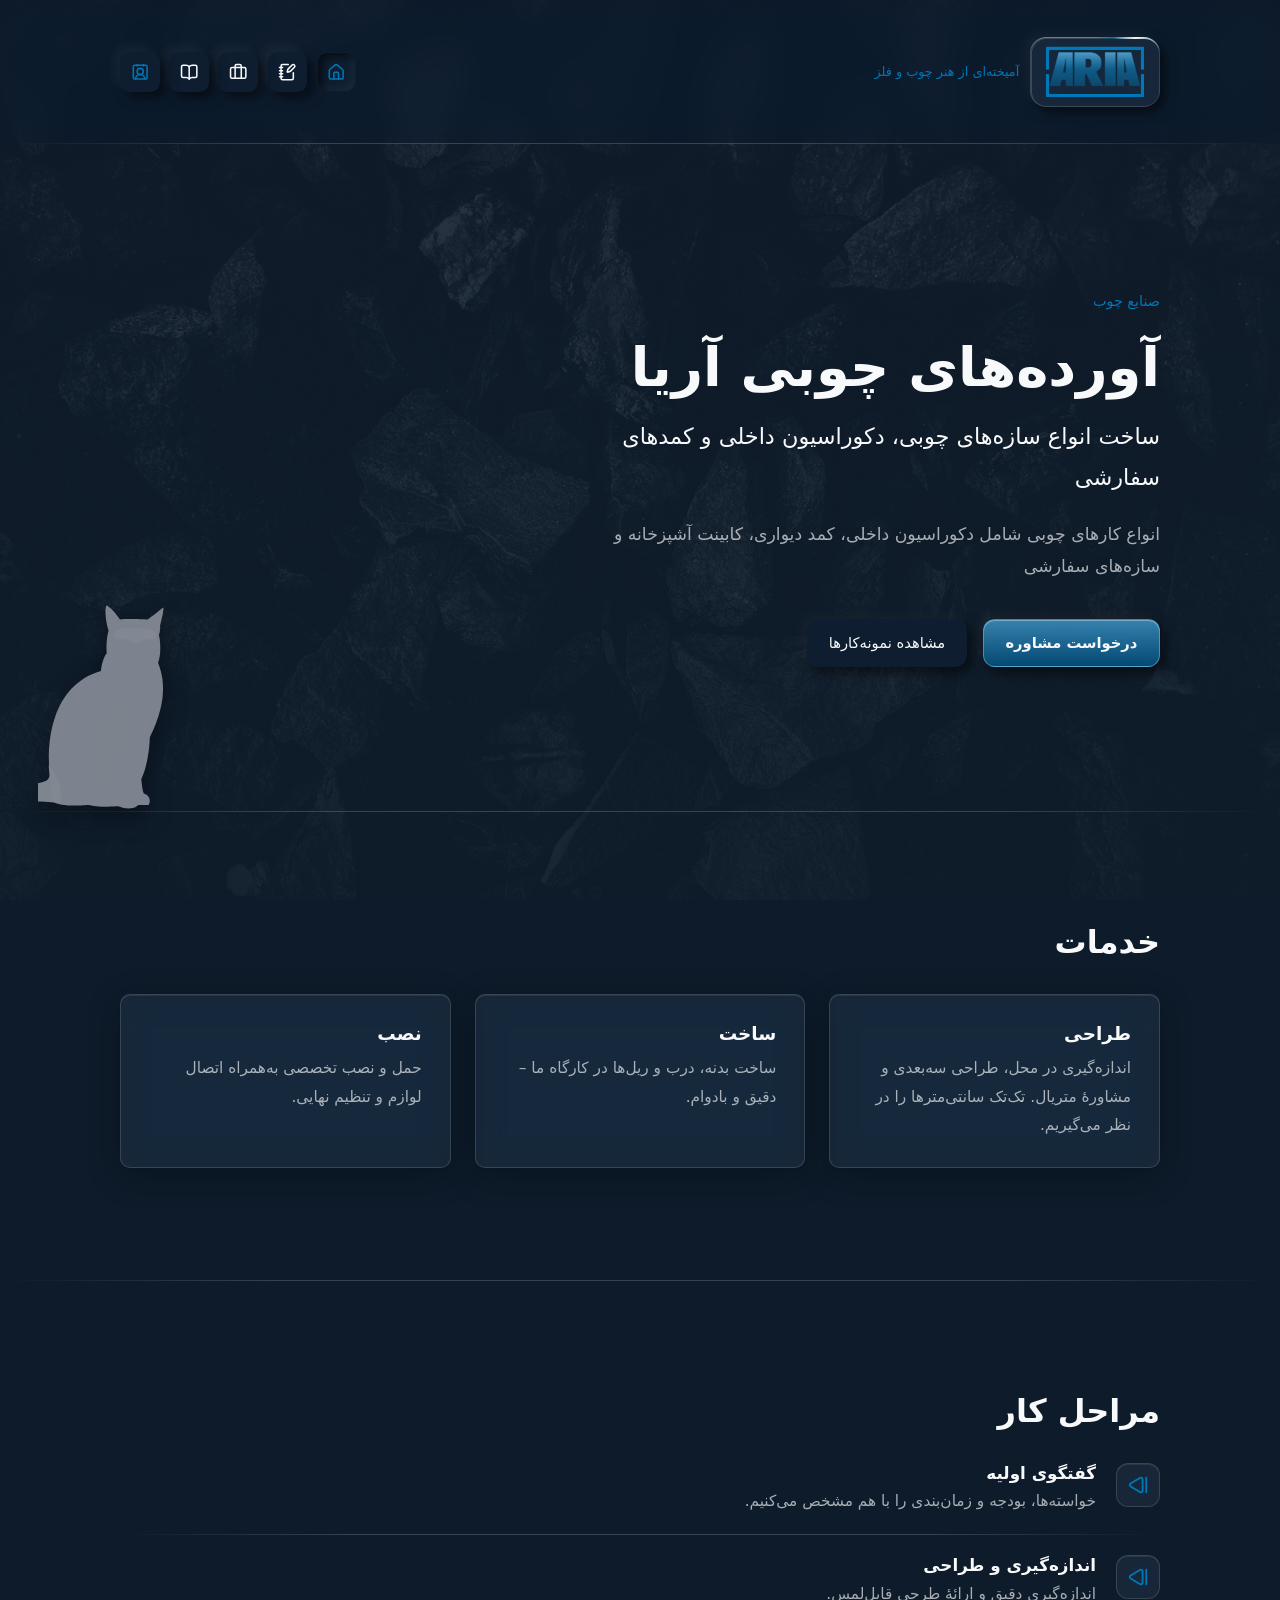
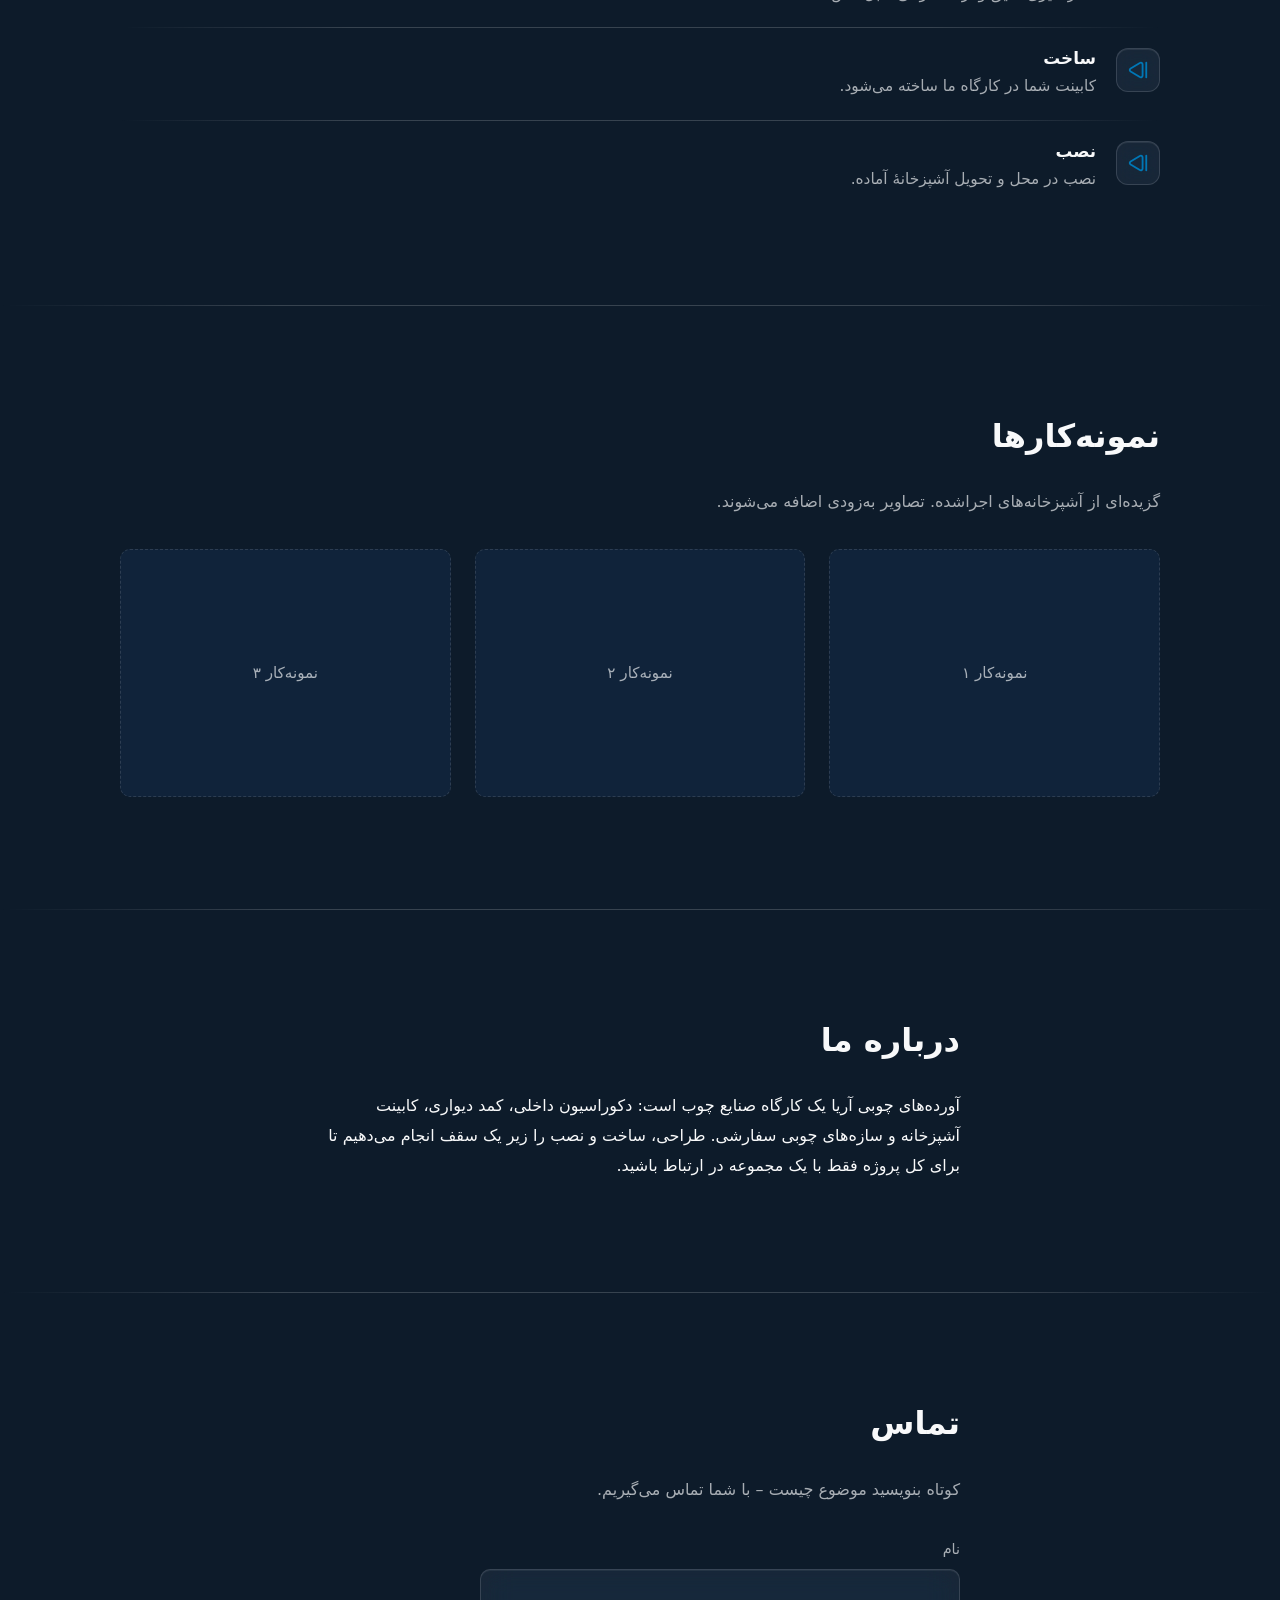
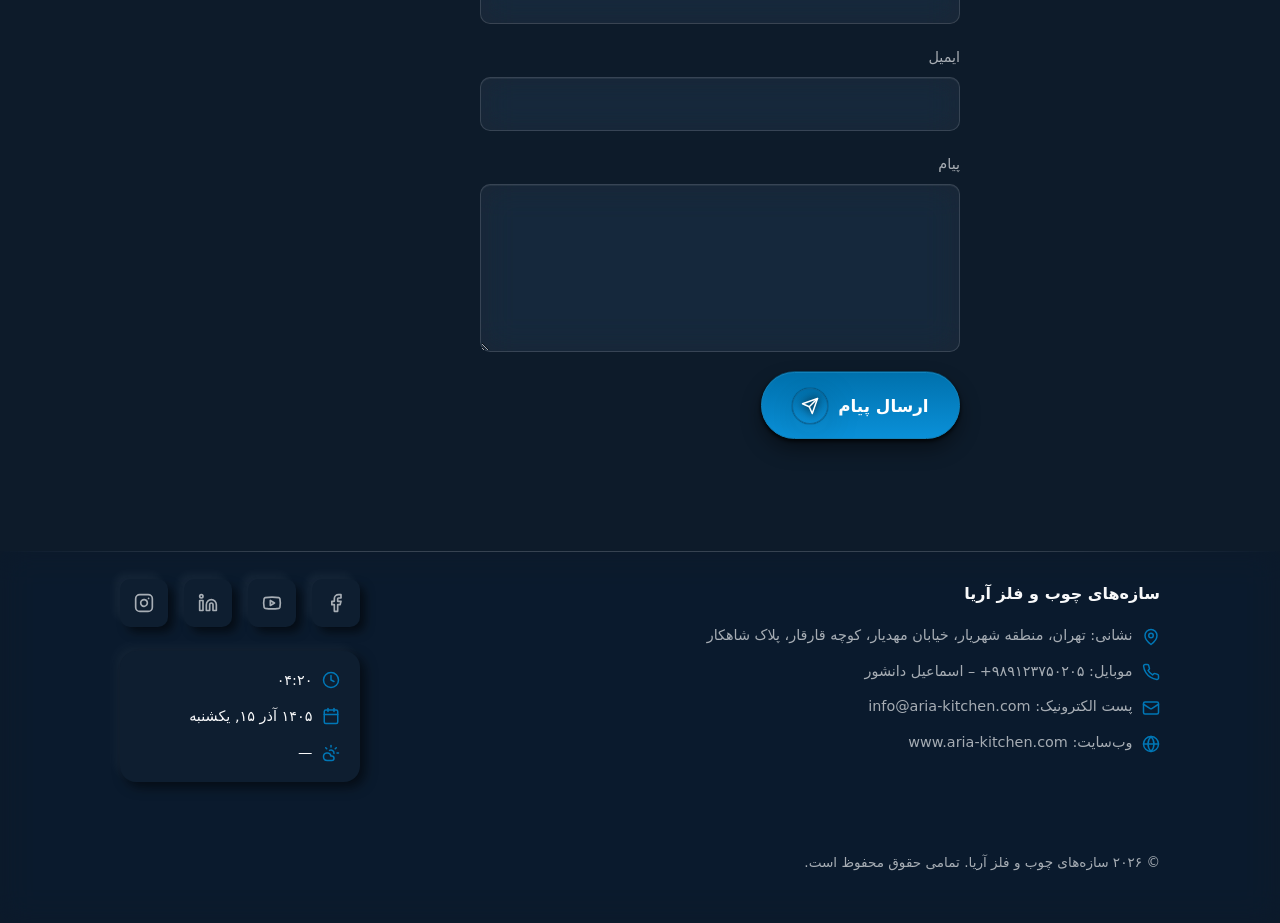
==== commit 46b87960: "Hero-Katze: PoPoF-SVG statt Eigenbau - images/cat.svg aus "anime/Black cat by PoPoF.svg" abgeleitet:" ====
--- a/index.html
+++ b/index.html
@@ -68,29 +68,7 @@
       </div>
 
       <div class="hero-cat" aria-hidden="true">
-        <svg viewBox="0 0 235 224" xmlns="http://www.w3.org/2000/svg">
-          <defs>
-            <linearGradient id="catGrey" x1="0" y1="0" x2="0" y2="1">
-              <stop offset="0" stop-color="#8b929c" />
-              <stop offset="1" stop-color="#545b65" />
-            </linearGradient>
-          </defs>
-          <ellipse class="cat-shadow" cx="112" cy="214" rx="84" ry="8" fill="rgba(0,0,0,0.3)" />
-          <g class="cat" fill="url(#catGrey)">
-            <path class="cat-tail" d="M88 206 C54 225 11 216 9 183 C8 166 24 160 33 173 C26 166 17 173 19 186 C23 207 58 207 85 196 Z" />
-            <path class="cat-body" d="M142 96 C112 92 80 118 74 166 C70 198 80 214 104 214 L158 214 C178 214 182 178 176 148 C171 124 160 104 150 96 Z" />
-            <path class="cat-legs" d="M150 128 C150 168 150 204 153 214 L175 214 C179 198 176 160 169 134 Z" />
-            <ellipse class="cat-paw" cx="169" cy="212" rx="14" ry="7" />
-            <ellipse class="cat-paw" cx="98" cy="212" rx="17" ry="8" />
-            <circle class="cat-head" cx="158" cy="64" r="33" />
-            <path class="cat-ear" d="M132 46 L122 8 L158 34 Z" />
-            <path class="cat-ear cat-ear--r" d="M176 40 L206 16 L200 58 Z" />
-            <g class="cat-eyes" fill="#0077b6">
-              <ellipse class="cat-eye" cx="147" cy="61" rx="4.6" ry="6.2" />
-              <ellipse class="cat-eye" cx="171" cy="61" rx="4.6" ry="6.2" />
-            </g>
-          </g>
-        </svg>
+        <img src="images/cat.svg" alt="" width="600" height="792" />
       </div>
     </section>
 
--- a/css/styles.css
+++ b/css/styles.css
@@ -418,82 +418,28 @@
 }
 
 /* ---------- animierte Katze auf der Linie im Hero ---------- */
+/* SVG mit eigener SMIL-Animation (anime/Black cat by PoPoF.svg,
+   grau eingefärbt + viewBox auf die Katze zugeschnitten) */
 .hero-cat {
   position: absolute;
-  left: 4%;
-  bottom: -2px;
-  width: clamp(88px, 12vw, 148px);
+  left: 3%;
+  bottom: -6px;
+  width: clamp(96px, 13vw, 168px);
   z-index: 1;
   pointer-events: none;
   animation: cat-fade-in 1.2s ease 0.3s both;
 }
 
-.hero-cat svg {
+.hero-cat img {
   display: block;
   width: 100%;
   height: auto;
-  overflow: visible;
-}
-
-.hero-cat .cat {
-  transform-box: fill-box;
-  transform-origin: bottom center;
-  animation: cat-breathe 4s ease-in-out infinite;
-}
-
-.hero-cat .cat-tail {
-  transform-box: fill-box;
-  transform-origin: 96% 78%;
-  animation: cat-tail 4.5s ease-in-out infinite;
-}
-
-.hero-cat .cat-ear--r {
-  transform-box: fill-box;
-  transform-origin: bottom center;
-  animation: cat-ear 7s ease-in-out infinite;
-}
-
-.hero-cat .cat-eye {
-  transform-box: fill-box;
-  transform-origin: center;
-  animation: cat-blink 5.5s ease-in-out infinite;
-}
-
-.hero-cat .cat-shadow {
-  transform-box: fill-box;
-  transform-origin: center;
-  animation: cat-shadow 4s ease-in-out infinite;
+  filter: drop-shadow(0 10px 12px rgba(0, 0, 0, 0.35));
 }
 
 @keyframes cat-fade-in {
   from { opacity: 0; transform: translateY(6px); }
   to   { opacity: 1; transform: translateY(0); }
-}
-
-@keyframes cat-breathe {
-  0%, 100% { transform: scaleY(1); }
-  50%      { transform: scaleY(1.02); }
-}
-
-@keyframes cat-tail {
-  0%, 100% { transform: rotate(-3deg); }
-  50%      { transform: rotate(8deg); }
-}
-
-@keyframes cat-ear {
-  0%, 84%, 100% { transform: rotate(0deg); }
-  88%           { transform: rotate(-11deg); }
-  92%           { transform: rotate(4deg); }
-}
-
-@keyframes cat-blink {
-  0%, 91%, 100% { transform: scaleY(1); }
-  95%           { transform: scaleY(0.08); }
-}
-
-@keyframes cat-shadow {
-  0%, 100% { transform: scaleX(1); opacity: 0.3; }
-  50%      { transform: scaleX(0.94); opacity: 0.24; }
 }
 
 /* ---------- Buttons ---------- */
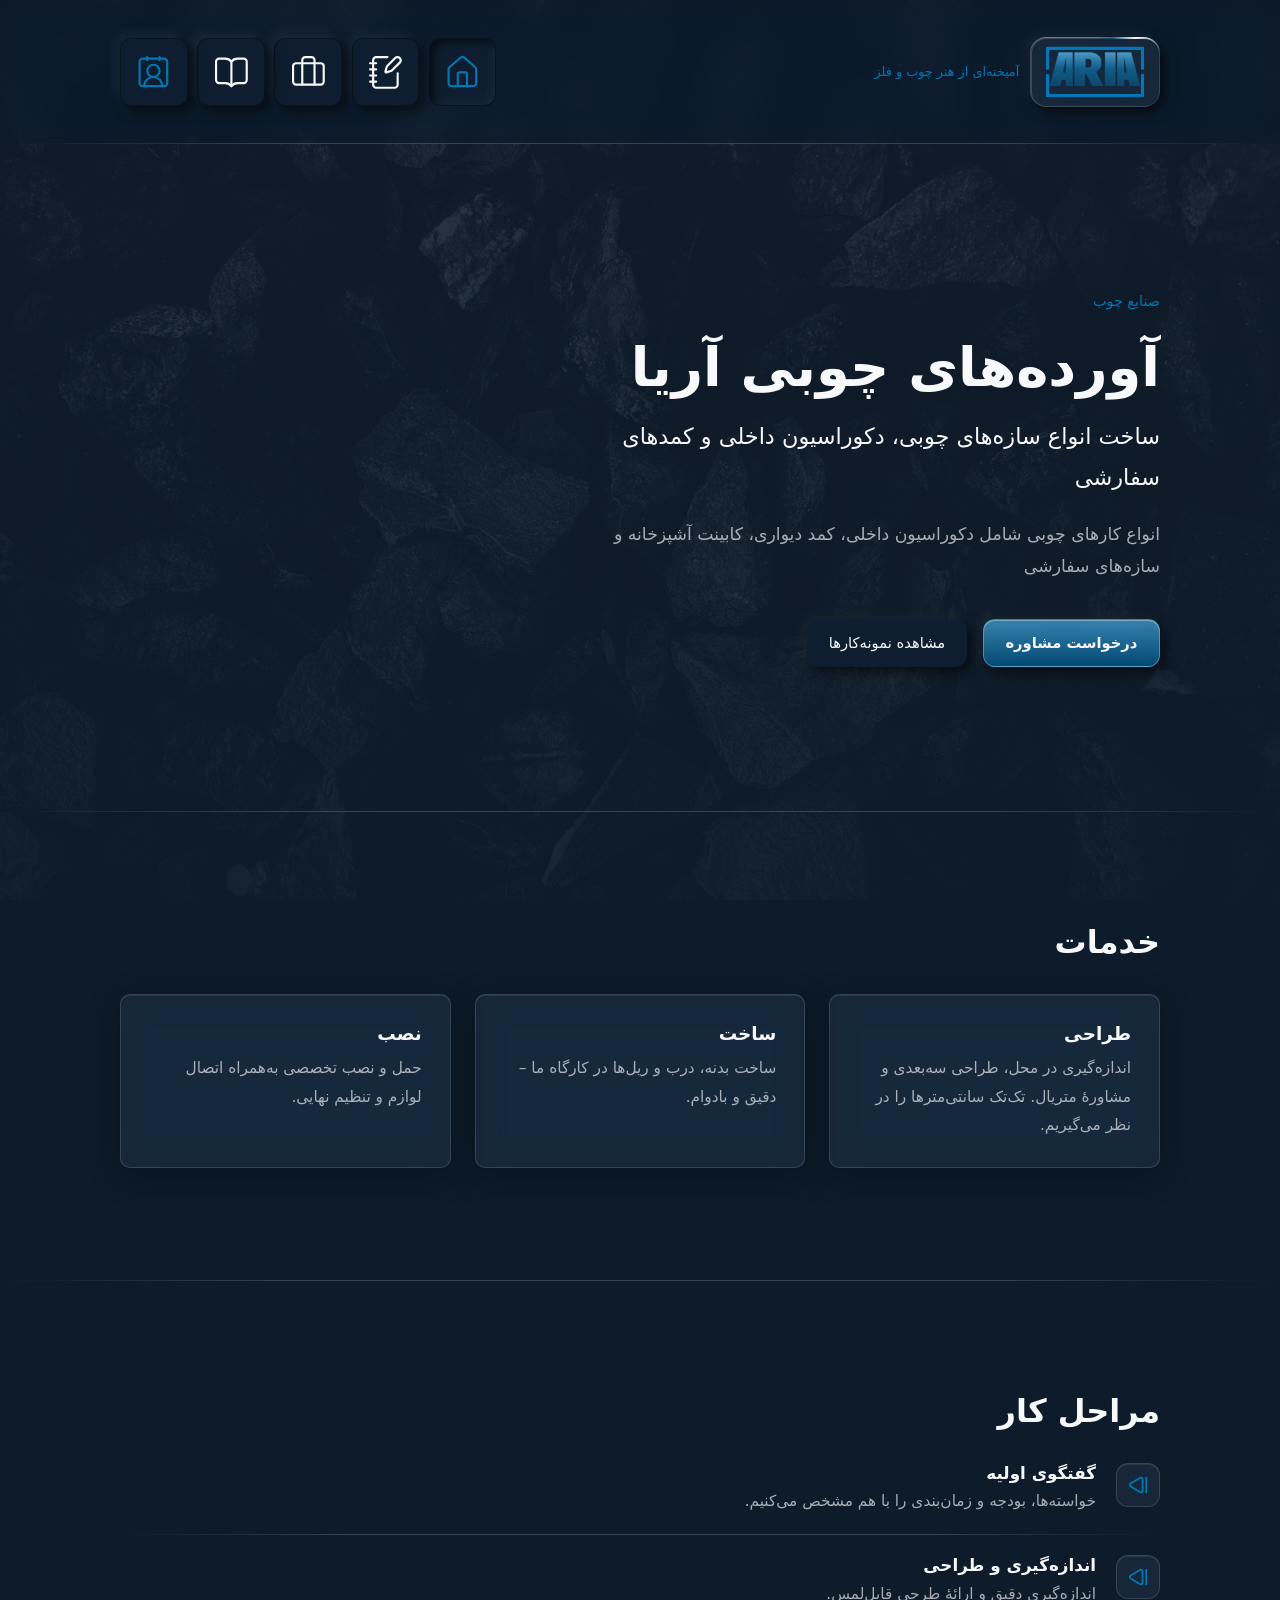
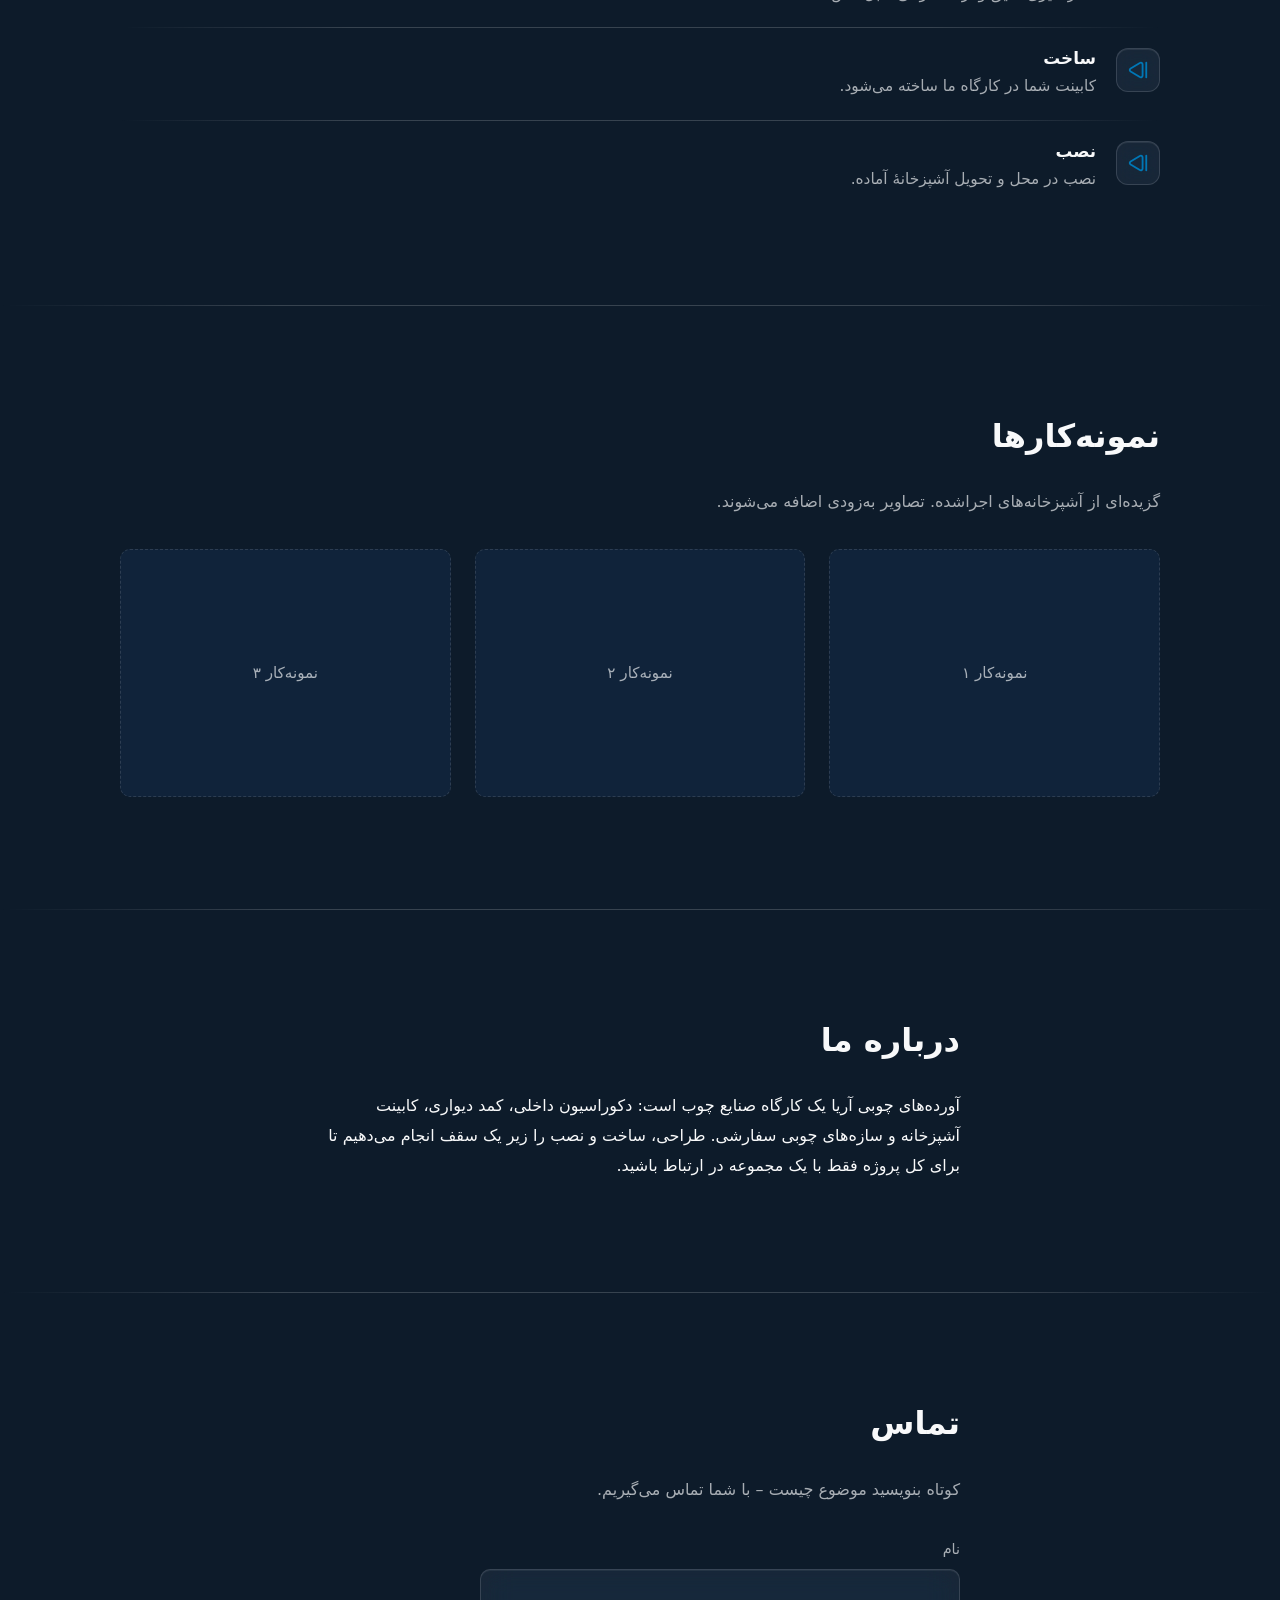
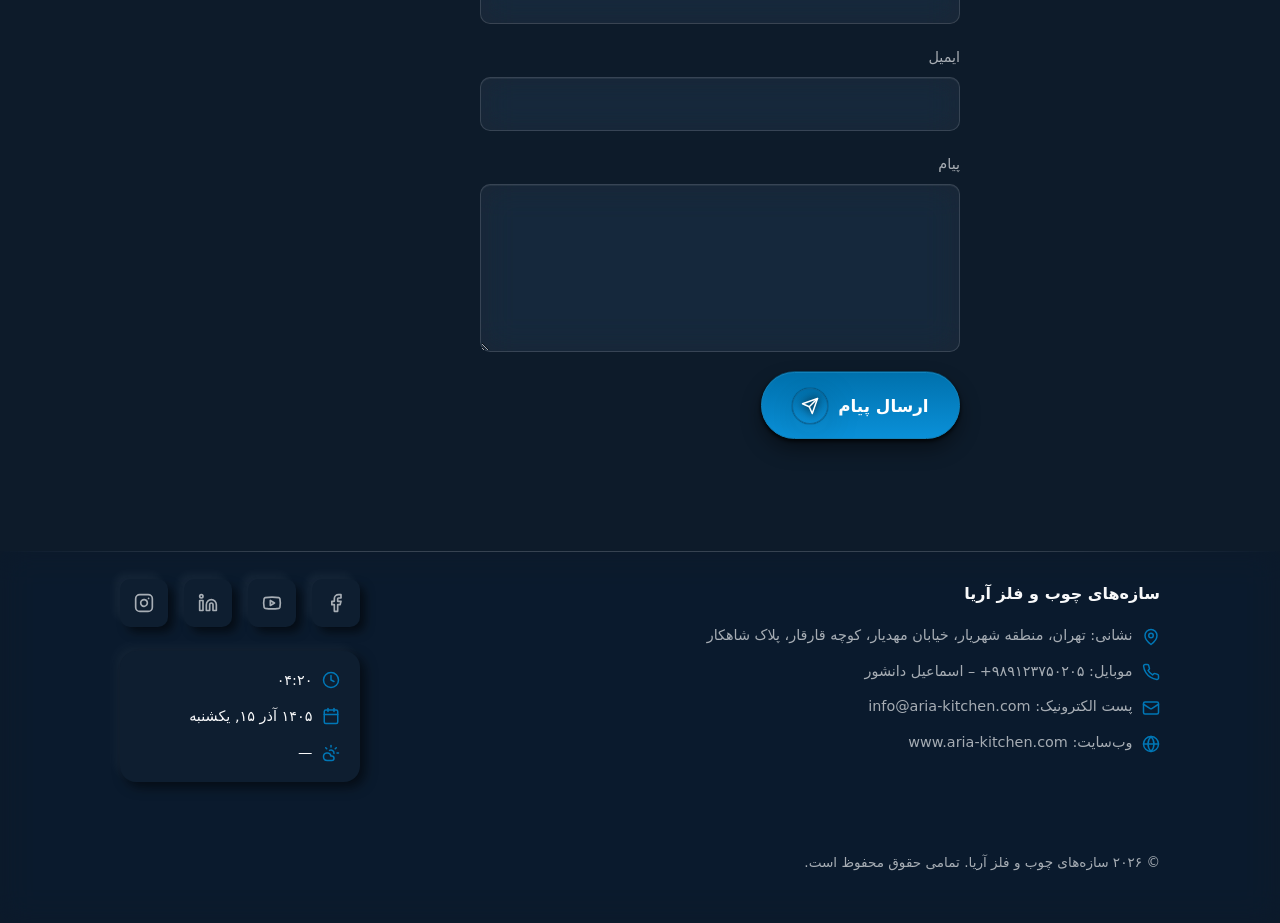
==== commit c777cd0c: "Katze wieder entfernt (auf Wunsch) - .hero-cat Markup + CSS + cat-fade-in Keyframes raus - images/ca" ====
--- a/index.html
+++ b/index.html
@@ -66,10 +66,6 @@
           <a href="#projects" class="btn btn--ghost">مشاهده نمونه‌کارها</a>
         </div>
       </div>
-
-      <div class="hero-cat" aria-hidden="true">
-        <img src="images/cat.svg" alt="" width="600" height="792" />
-      </div>
     </section>
 
     <!-- ============ خدمات ============ -->
--- a/css/styles.css
+++ b/css/styles.css
@@ -175,6 +175,12 @@
 
 /* rotierender Winkel für die Glanz-Kante */
 @property --logo-angle {
+  syntax: "<angle>";
+  initial-value: 0deg;
+  inherits: false;
+}
+
+@property --tile-angle {
   syntax: "<angle>";
   initial-value: 0deg;
   inherits: false;
@@ -265,10 +271,11 @@
   justify-content: center;
   color: var(--text);
   font-size: 1rem;
-  padding: 0.6em;
-  border-radius: 0.6em;
+  padding: 0.9em;
+  border-radius: 0.7em;
   background: var(--neo-bg);
-  border: 1px solid transparent;
+  /* dünne, dunkle, dezente Kante */
+  border: 1px solid rgba(0, 0, 0, 0.35);
   box-shadow:
     6px 6px 12px rgba(0, 0, 0, 0.5),
     -6px -6px 12px rgba(255, 255, 255, 0.05);
@@ -276,9 +283,10 @@
 }
 
 .nav-list a svg {
-  width: 1.15rem;
-  height: 1.15rem;
+  width: 2.3rem;
+  height: 2.3rem;
   flex-shrink: 0;
+  stroke-width: 1.4; /* dünnere Icon-Linien */
 }
 
 /* Hilfstext (Tooltip) unter dem Icon */
@@ -310,7 +318,7 @@
 }
 
 .nav-list a:hover {
-  border-color: rgba(255, 255, 255, 0.55);
+  border-color: rgba(255, 255, 255, 0.3);
 }
 
 .nav-list a:active {
@@ -417,30 +425,6 @@
   font-size: 1.08rem;
 }
 
-/* ---------- animierte Katze auf der Linie im Hero ---------- */
-/* SVG mit eigener SMIL-Animation (anime/Black cat by PoPoF.svg,
-   grau eingefärbt + viewBox auf die Katze zugeschnitten) */
-.hero-cat {
-  position: absolute;
-  left: 3%;
-  bottom: -6px;
-  width: clamp(96px, 13vw, 168px);
-  z-index: 1;
-  pointer-events: none;
-  animation: cat-fade-in 1.2s ease 0.3s both;
-}
-
-.hero-cat img {
-  display: block;
-  width: 100%;
-  height: auto;
-  filter: drop-shadow(0 10px 12px rgba(0, 0, 0, 0.35));
-}
-
-@keyframes cat-fade-in {
-  from { opacity: 0; transform: translateY(6px); }
-  to   { opacity: 1; transform: translateY(0); }
-}
 
 /* ---------- Buttons ---------- */
 .btn-row {
@@ -676,6 +660,7 @@
 
 /* ---------- Platzhalter-Kacheln ---------- */
 .placeholder-tile {
+  position: relative;
   aspect-ratio: 4 / 3;
   display: flex;
   align-items: center;
@@ -685,6 +670,48 @@
   border-radius: var(--radius);
   color: var(--text-muted);
   font-size: 0.95rem;
+}
+
+/* beim Hover: dünne, glänzend-blaue Linie, die durch einige Ecken wandert */
+.placeholder-tile::before {
+  content: "";
+  position: absolute;
+  inset: 0;
+  padding: 1.5px;
+  border-radius: inherit;
+  background: conic-gradient(
+    from var(--tile-angle),
+    transparent 0deg,
+    rgba(0, 119, 182, 0.12) 42deg,
+    #82cdf5 70deg,
+    rgba(0, 119, 182, 0.12) 98deg,
+    transparent 150deg,
+    transparent 212deg,
+    rgba(0, 119, 182, 0.12) 250deg,
+    #4aa8e0 278deg,
+    rgba(0, 119, 182, 0.12) 306deg,
+    transparent 360deg
+  );
+  -webkit-mask:
+    linear-gradient(#000 0 0) content-box,
+    linear-gradient(#000 0 0);
+  -webkit-mask-composite: xor;
+  mask:
+    linear-gradient(#000 0 0) content-box,
+    linear-gradient(#000 0 0);
+  mask-composite: exclude;
+  opacity: 0;
+  transition: opacity 0.35s ease;
+  pointer-events: none;
+}
+
+.placeholder-tile:hover::before {
+  opacity: 1;
+  animation: tile-shine 4s linear infinite;
+}
+
+@keyframes tile-shine {
+  to { --tile-angle: 360deg; }
 }
 
 /* ---------- Kontaktformular ---------- */
@@ -954,6 +981,11 @@
       -4px -4px 10px rgba(255, 255, 255, 0.045);
   }
 
+  .nav-list a svg {
+    width: 1.3rem;
+    height: 1.3rem;
+  }
+
   /* im Dropdown die Hilfstexte als sichtbare Beschriftung zeigen */
   .nav-list a::after {
     content: none;
@@ -969,20 +1001,13 @@
   }
 }
 
-@media (max-width: 560px) {
-  .hero-cat {
-    display: none;
-  }
-}
-
 @media (prefers-reduced-motion: reduce) {
   html {
     scroll-behavior: auto;
   }
 
   .logo-chip::before,
-  .hero-cat,
-  .hero-cat * {
+  .placeholder-tile:hover::before {
     animation: none !important;
   }
 }
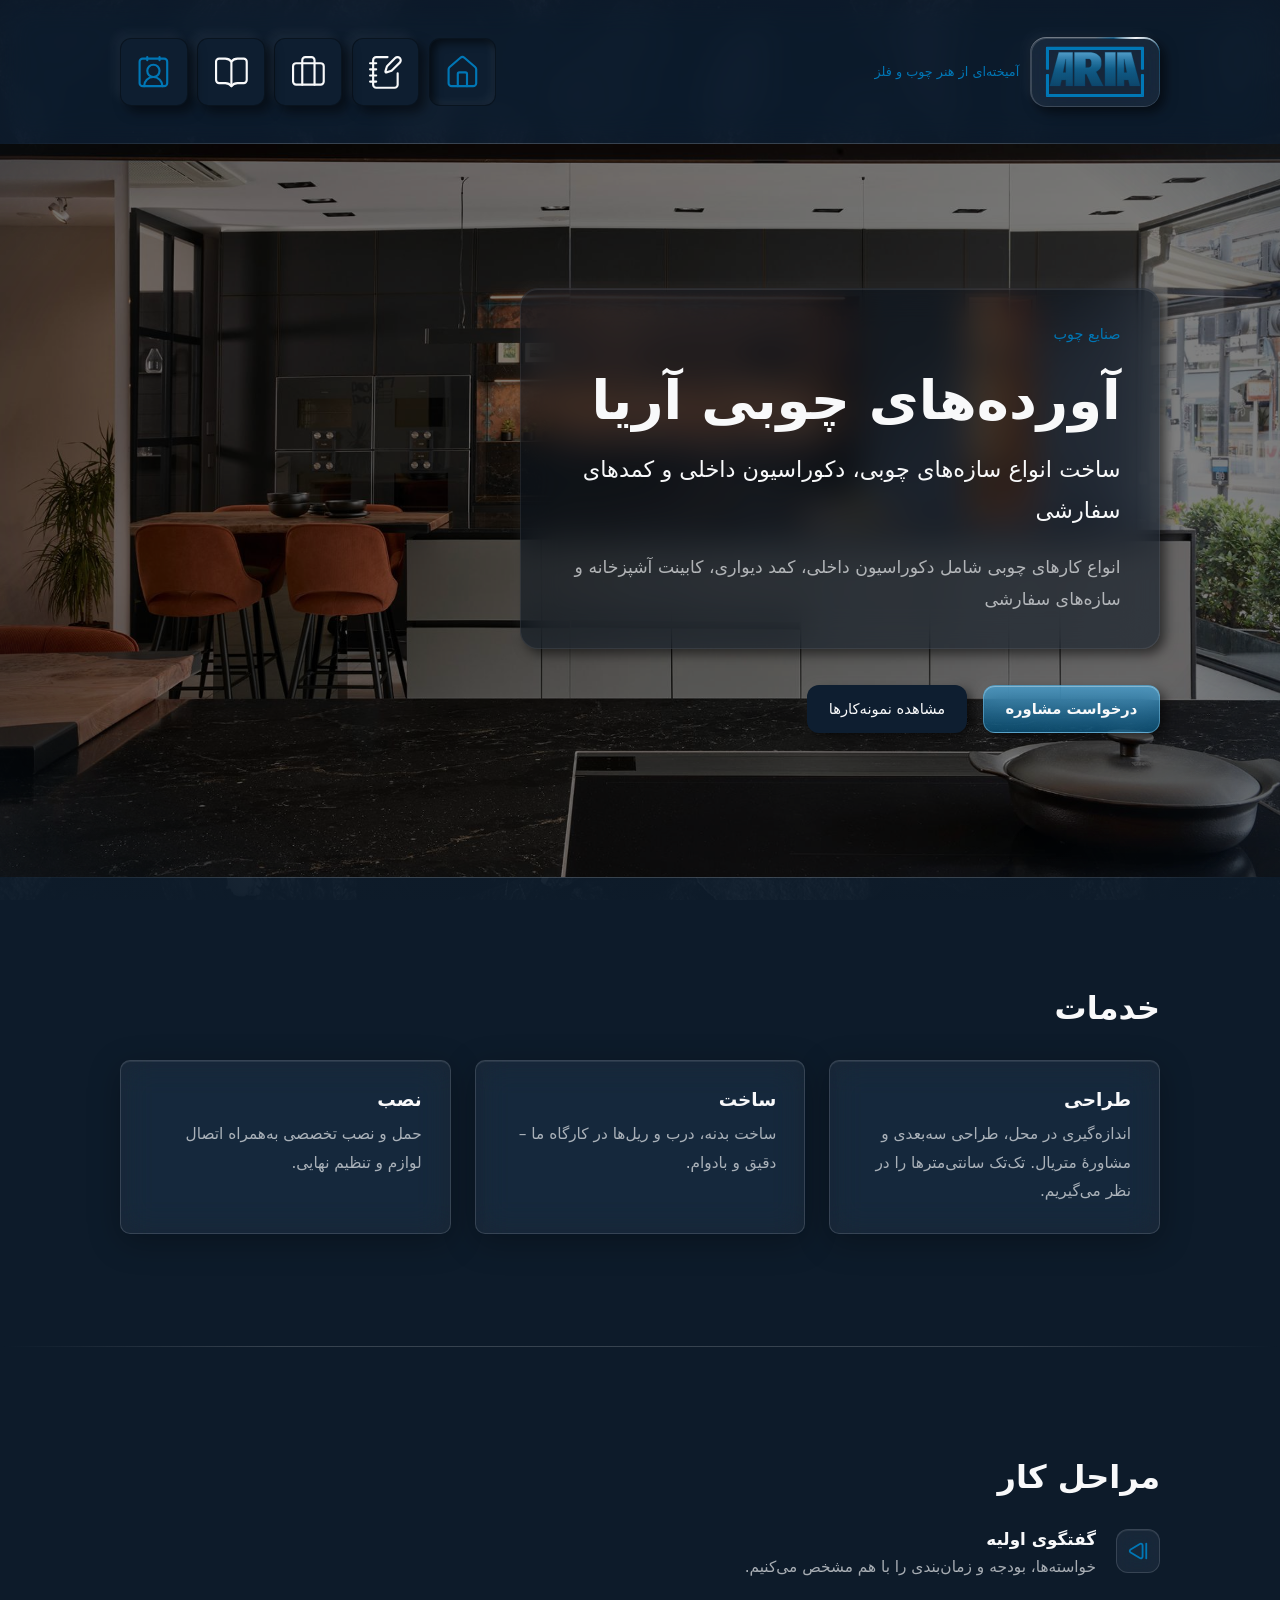
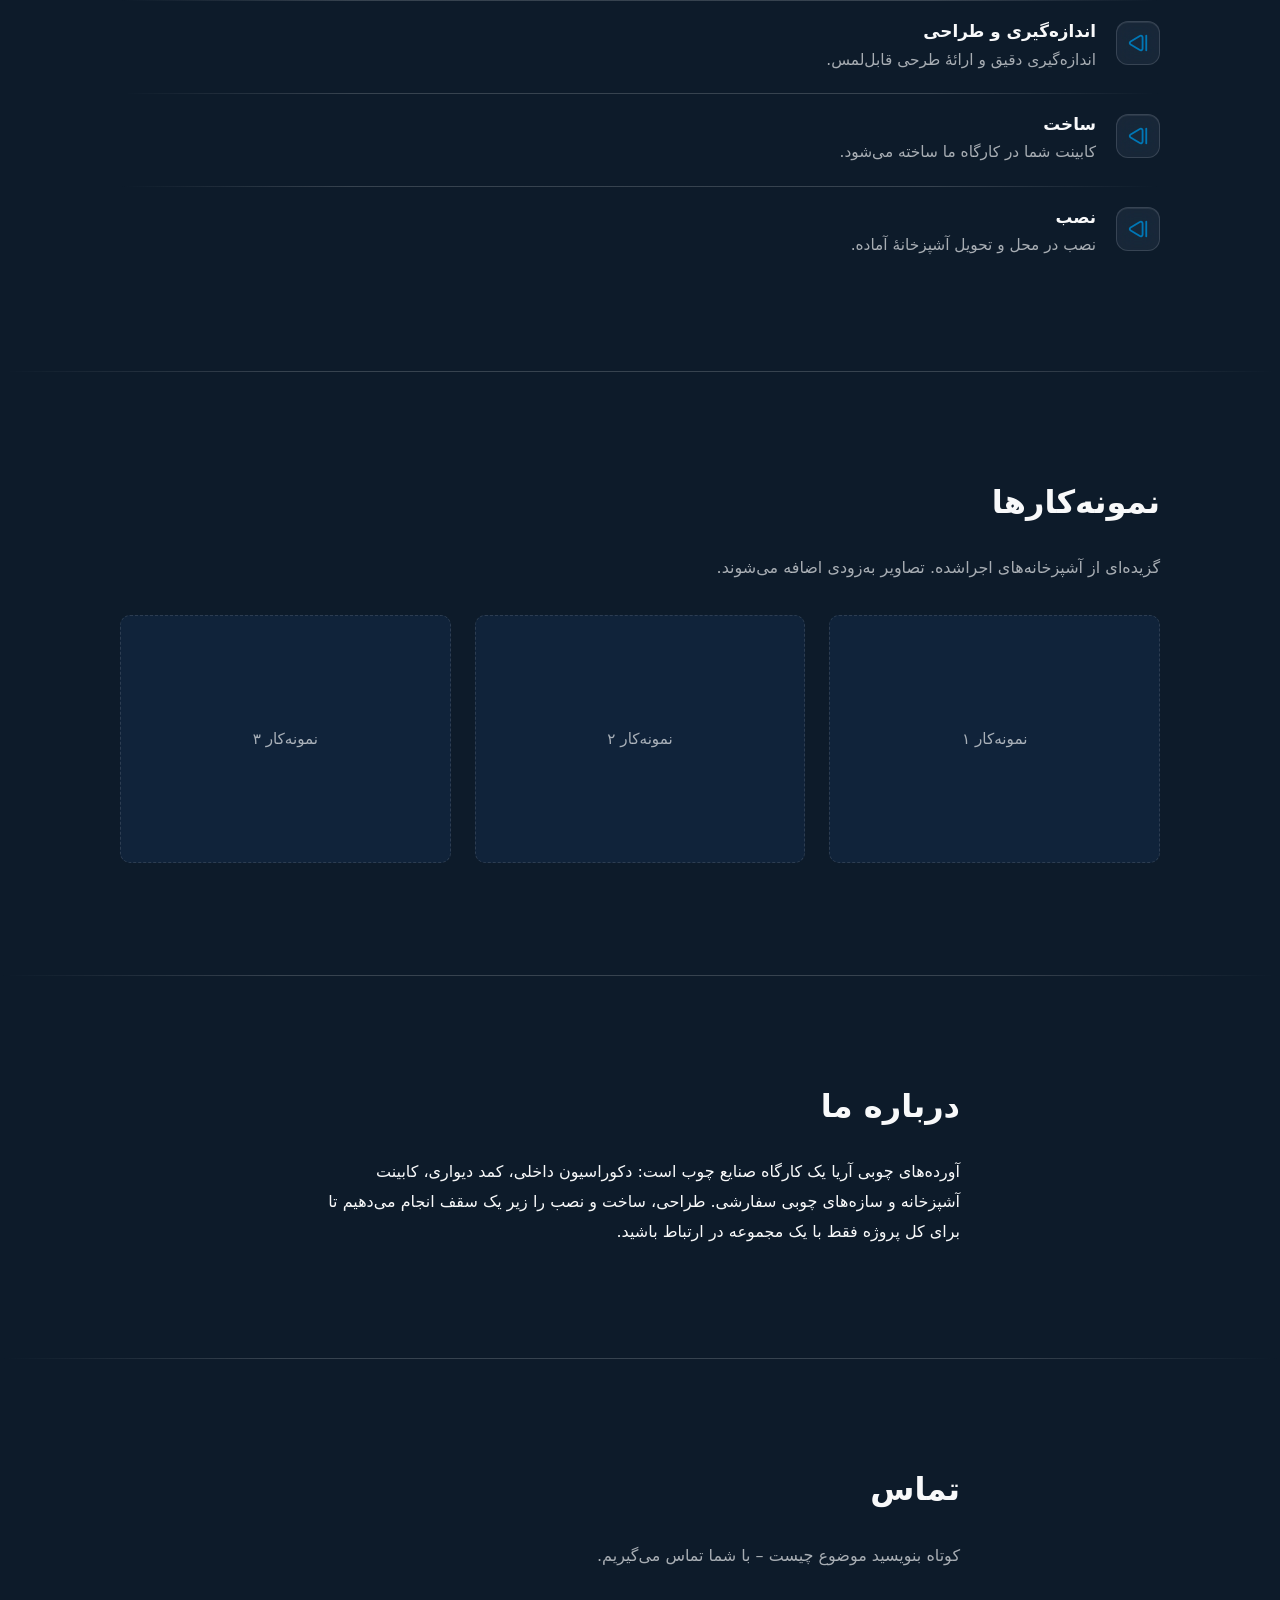
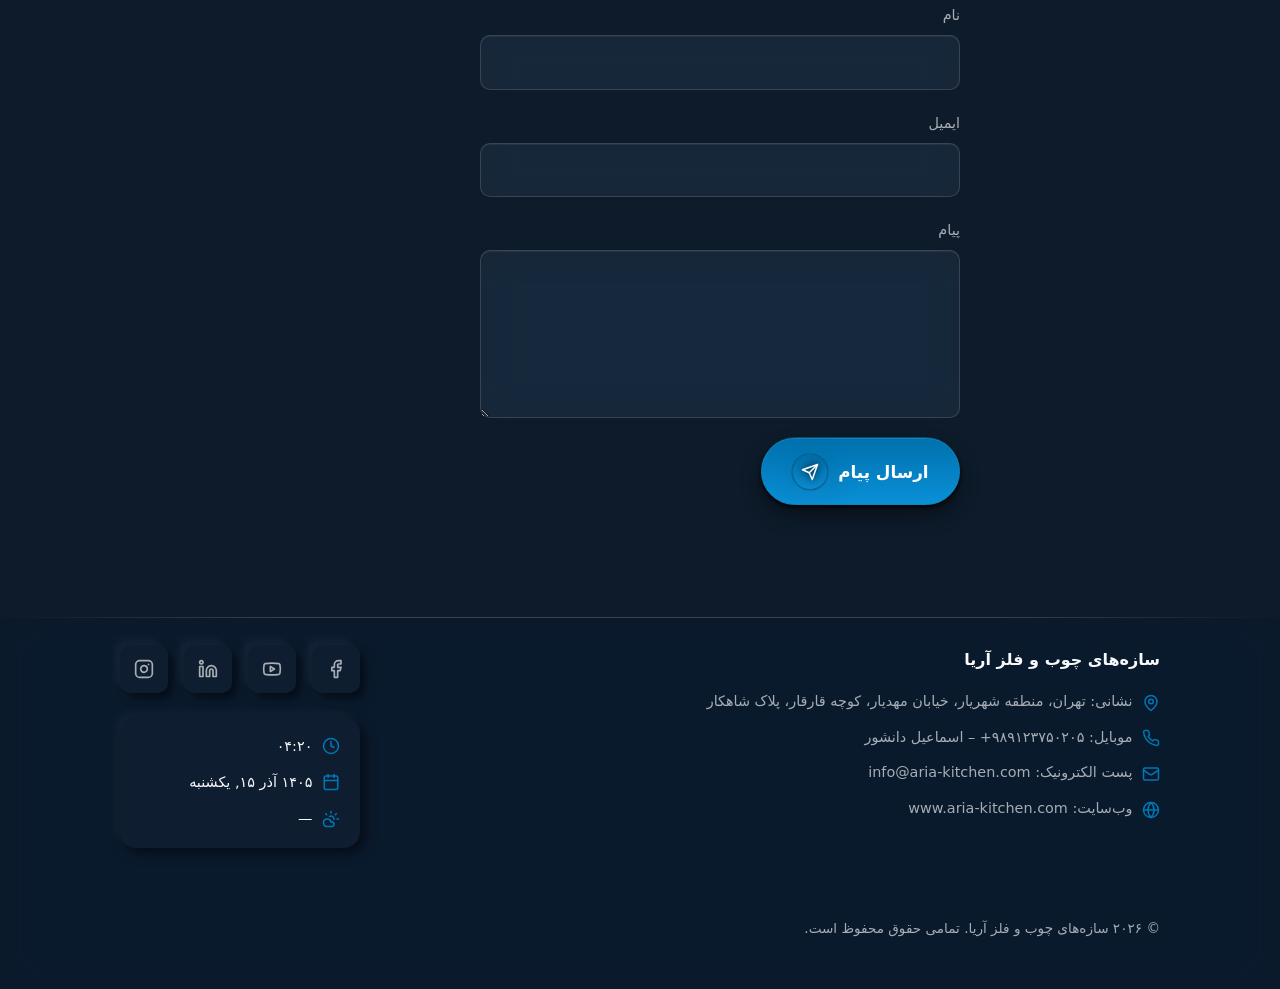
==== commit ba5c9273: "Hero: Hintergrund-Diashow + Liquid-Glass-Panel hinter dem Text - .hero-slideshow: 7 Bilder aus galle" ====
--- a/index.html
+++ b/index.html
@@ -54,13 +54,24 @@
   <main>
     <!-- ============ معرفی ============ -->
     <section class="section section--hero" id="hero">
-      <div class="container">
-        <p class="eyebrow">صنایع چوب</p>
-        <h1>آورده‌های چوبی آریا</h1>
-        <p class="hero-subtitle">ساخت انواع سازه‌های چوبی، دکوراسیون داخلی و کمدهای سفارشی</p>
-        <p class="lead">
-          انواع کارهای چوبی شامل دکوراسیون داخلی، کمد دیواری، کابینت آشپزخانه و سازه‌های سفارشی
-        </p>
+      <div class="hero-slideshow" aria-hidden="true">
+        <div class="hero-slide is-active" style="background-image:url('gallery/kitchen01.jpg')"></div>
+        <div class="hero-slide" style="background-image:url('gallery/kitchen02.jpg')"></div>
+        <div class="hero-slide" style="background-image:url('gallery/kitchen03.jpg')"></div>
+        <div class="hero-slide" style="background-image:url('gallery/kitchen04.jpg')"></div>
+        <div class="hero-slide" style="background-image:url('gallery/kitchen05.jpg')"></div>
+        <div class="hero-slide" style="background-image:url('gallery/kitchen06.jpg')"></div>
+        <div class="hero-slide" style="background-image:url('gallery/kitchen07.jpg')"></div>
+      </div>
+      <div class="container">
+        <div class="hero-panel">
+          <p class="eyebrow">صنایع چوب</p>
+          <h1>آورده‌های چوبی آریا</h1>
+          <p class="hero-subtitle">ساخت انواع سازه‌های چوبی، دکوراسیون داخلی و کمدهای سفارشی</p>
+          <p class="lead">
+            انواع کارهای چوبی شامل دکوراسیون داخلی، کمد دیواری، کابینت آشپزخانه و سازه‌های سفارشی
+          </p>
+        </div>
         <div class="btn-row">
           <a href="#contact" class="btn btn--primary">درخواست مشاوره</a>
           <a href="#projects" class="btn btn--ghost">مشاهده نمونه‌کارها</a>
--- a/css/styles.css
+++ b/css/styles.css
@@ -396,6 +396,54 @@
 /* ---------- Hero ---------- */
 .section--hero {
   padding-block: clamp(5rem, 12vw, 9rem);
+  overflow: hidden;
+}
+
+.section--hero .container {
+  position: relative;
+  z-index: 1;
+}
+
+/* Hintergrund-Diashow (wechselt alle 6 s, kommt von links herein) */
+.hero-slideshow {
+  position: absolute;
+  inset: 0;
+  z-index: 0;
+  pointer-events: none;
+  /* Kanten der Bilder weich ausblenden – keine sichtbaren Ränder */
+  -webkit-mask-image: radial-gradient(115% 135% at 50% 44%, #000 42%, rgba(0, 0, 0, 0.35) 72%, transparent 92%);
+  mask-image: radial-gradient(115% 135% at 50% 44%, #000 42%, rgba(0, 0, 0, 0.35) 72%, transparent 92%);
+}
+
+.hero-slide {
+  position: absolute;
+  inset: 0;
+  background-size: cover;
+  background-position: center;
+  filter: brightness(0.5) saturate(0.95);
+  opacity: 0;
+  transform: translateX(-6%);
+  transition: opacity 1.2s ease, transform 1.2s ease;
+}
+
+.hero-slide.is-active {
+  opacity: 1;
+  transform: translateX(0);
+}
+
+/* dunkles Liquid-Glass-Panel (Neomorphism) hinter dem Hero-Text */
+.hero-panel {
+  display: inline-block;
+  max-width: min(100%, 640px);
+  padding: 2rem clamp(1.5rem, 3vw, 2.5rem);
+  border-radius: 18px;
+  background: rgba(10, 20, 33, 0.55);
+  backdrop-filter: blur(18px) saturate(140%);
+  -webkit-backdrop-filter: blur(18px) saturate(140%);
+  border: 1px solid rgba(248, 249, 250, 0.07);
+  box-shadow:
+    var(--neo-out),
+    inset 0 1px 0 rgba(248, 249, 250, 0.09);
 }
 
 .eyebrow {
@@ -1010,4 +1058,9 @@
   .placeholder-tile:hover::before {
     animation: none !important;
   }
-}
+
+  .hero-slide {
+    transform: none !important;
+    transition-duration: 0.4s;
+  }
+}
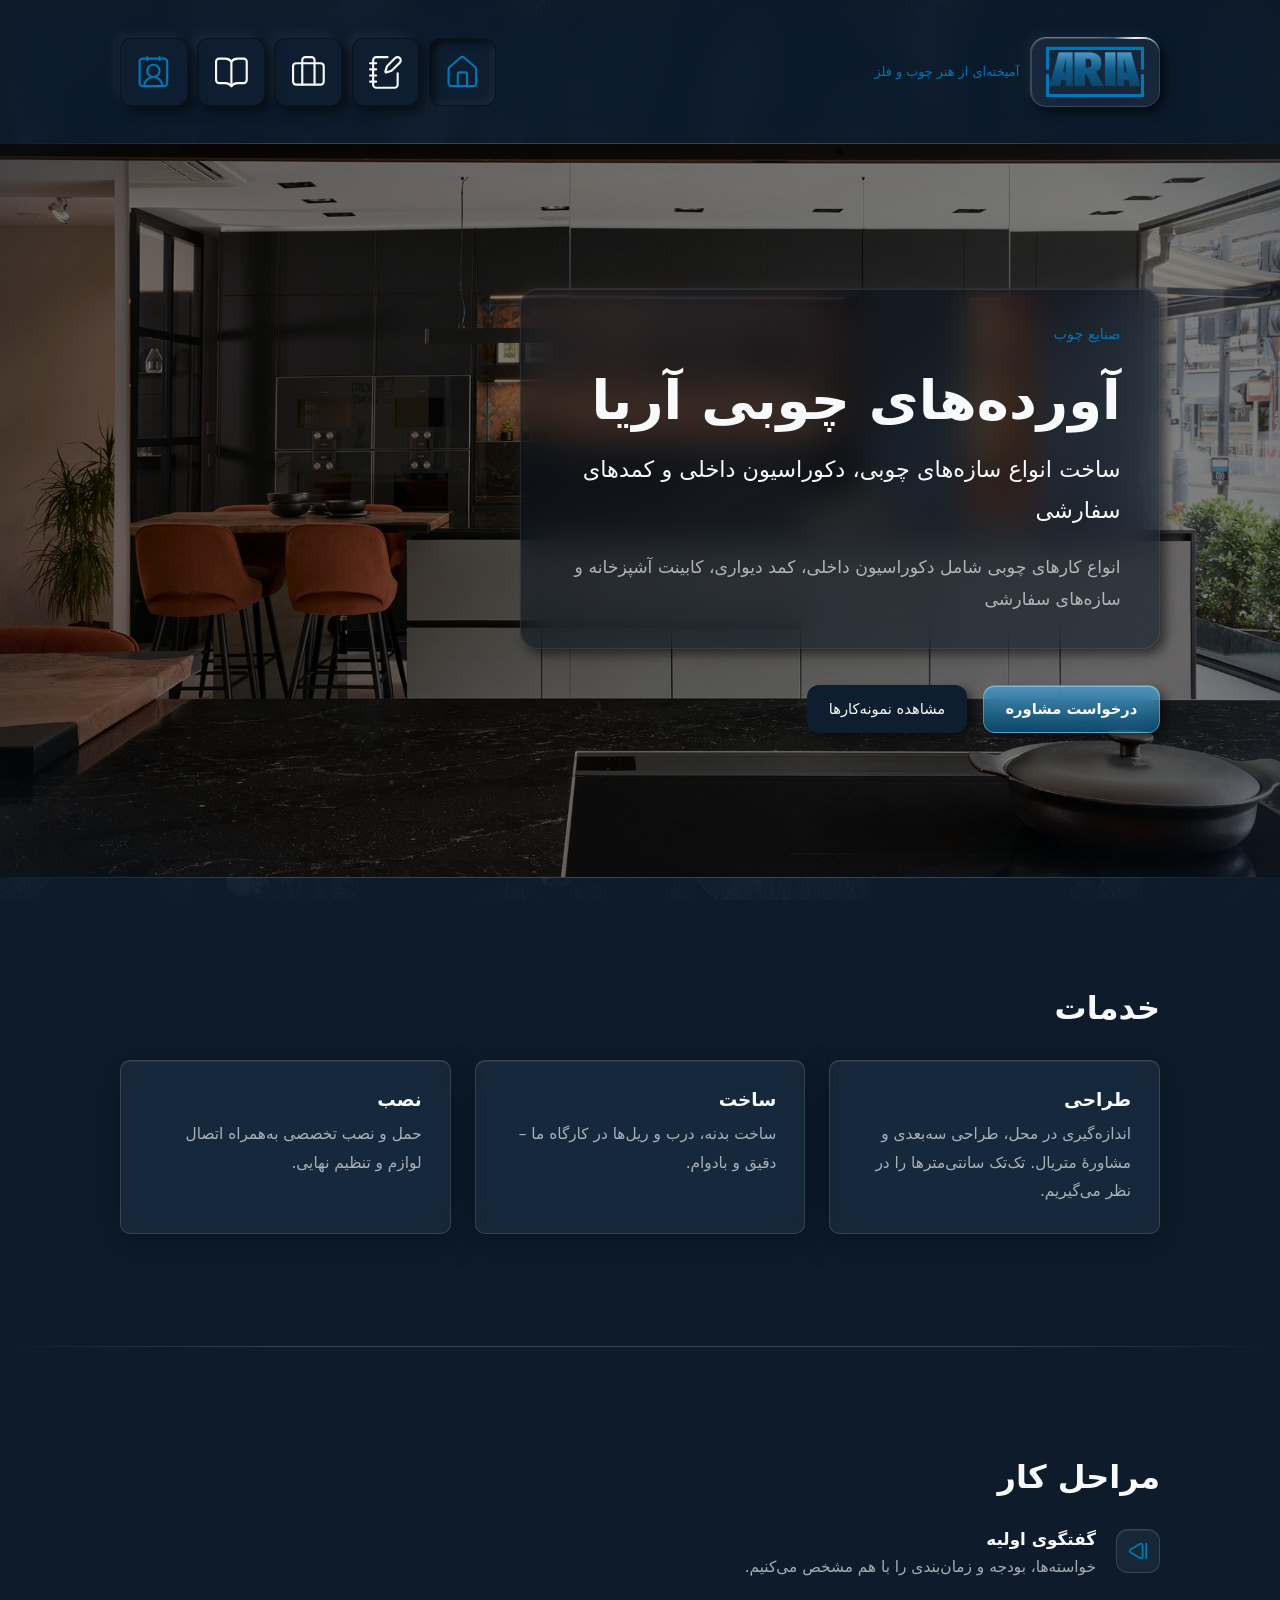
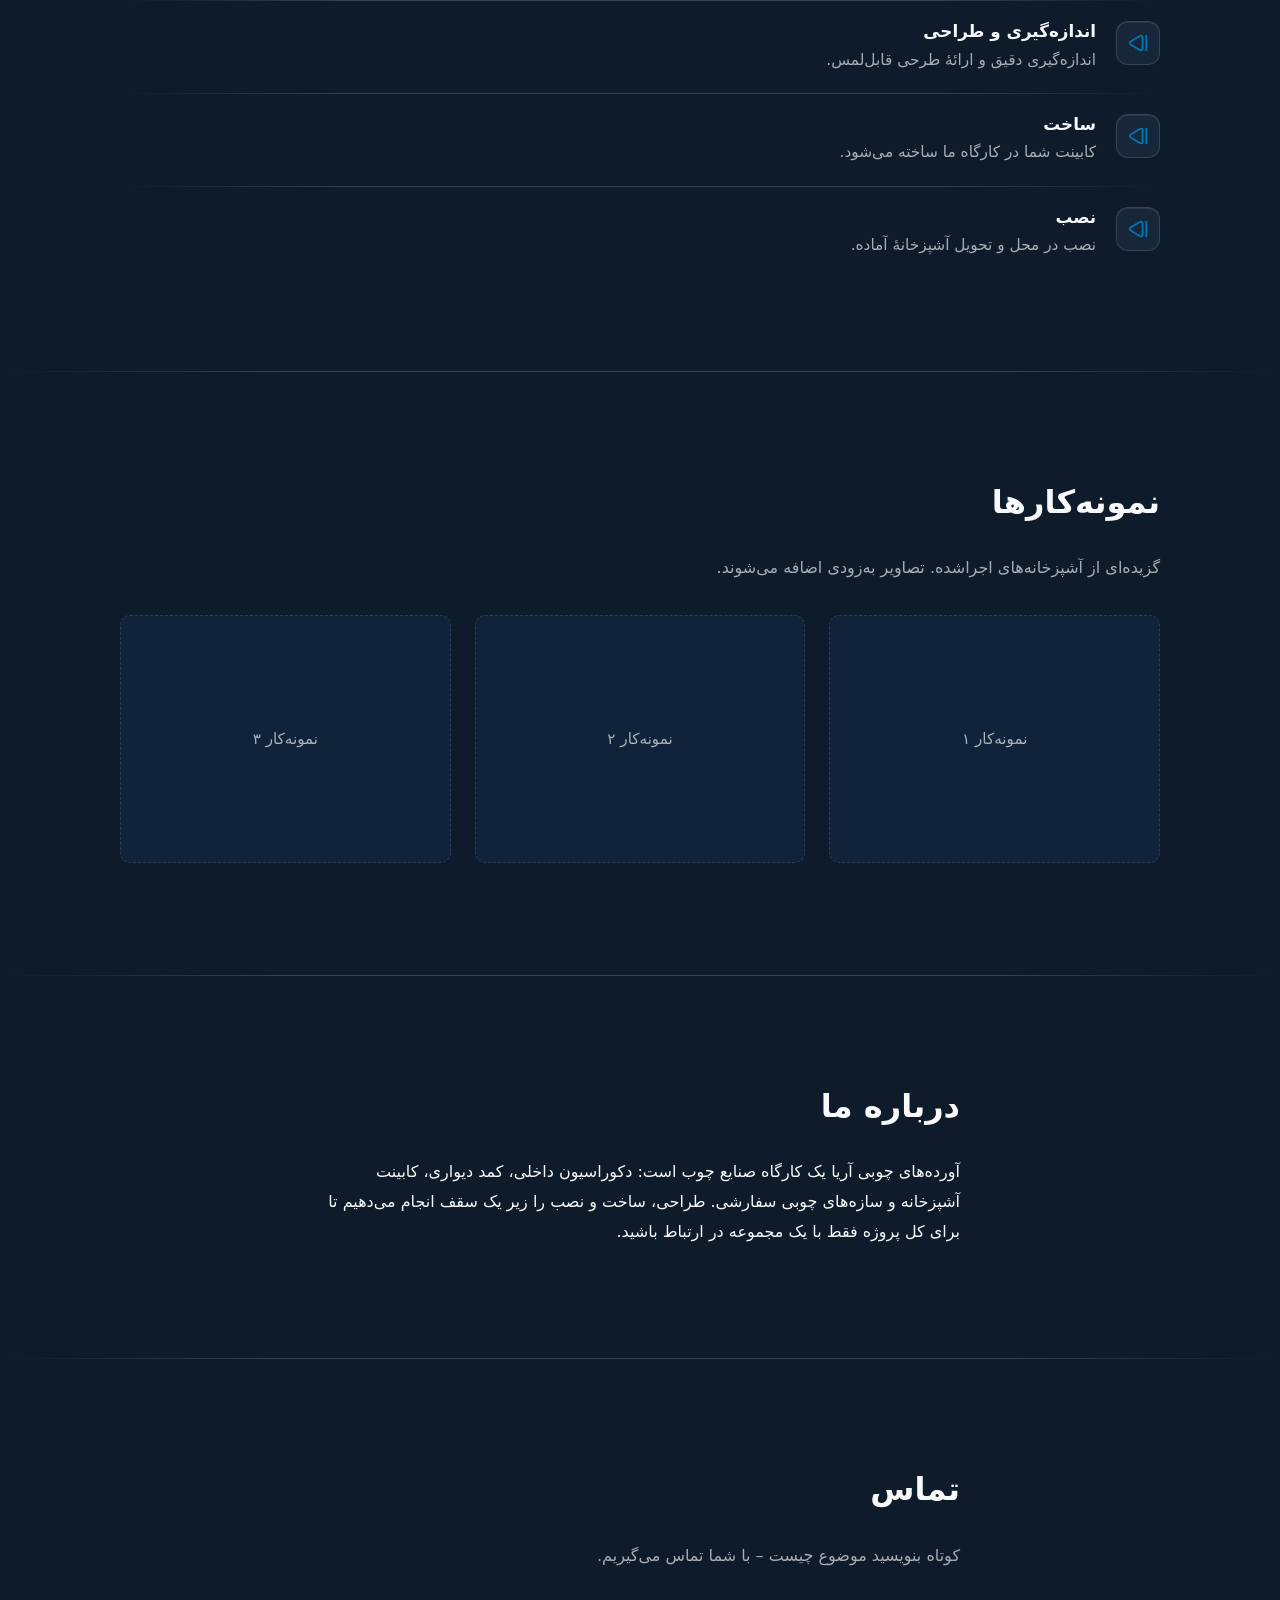
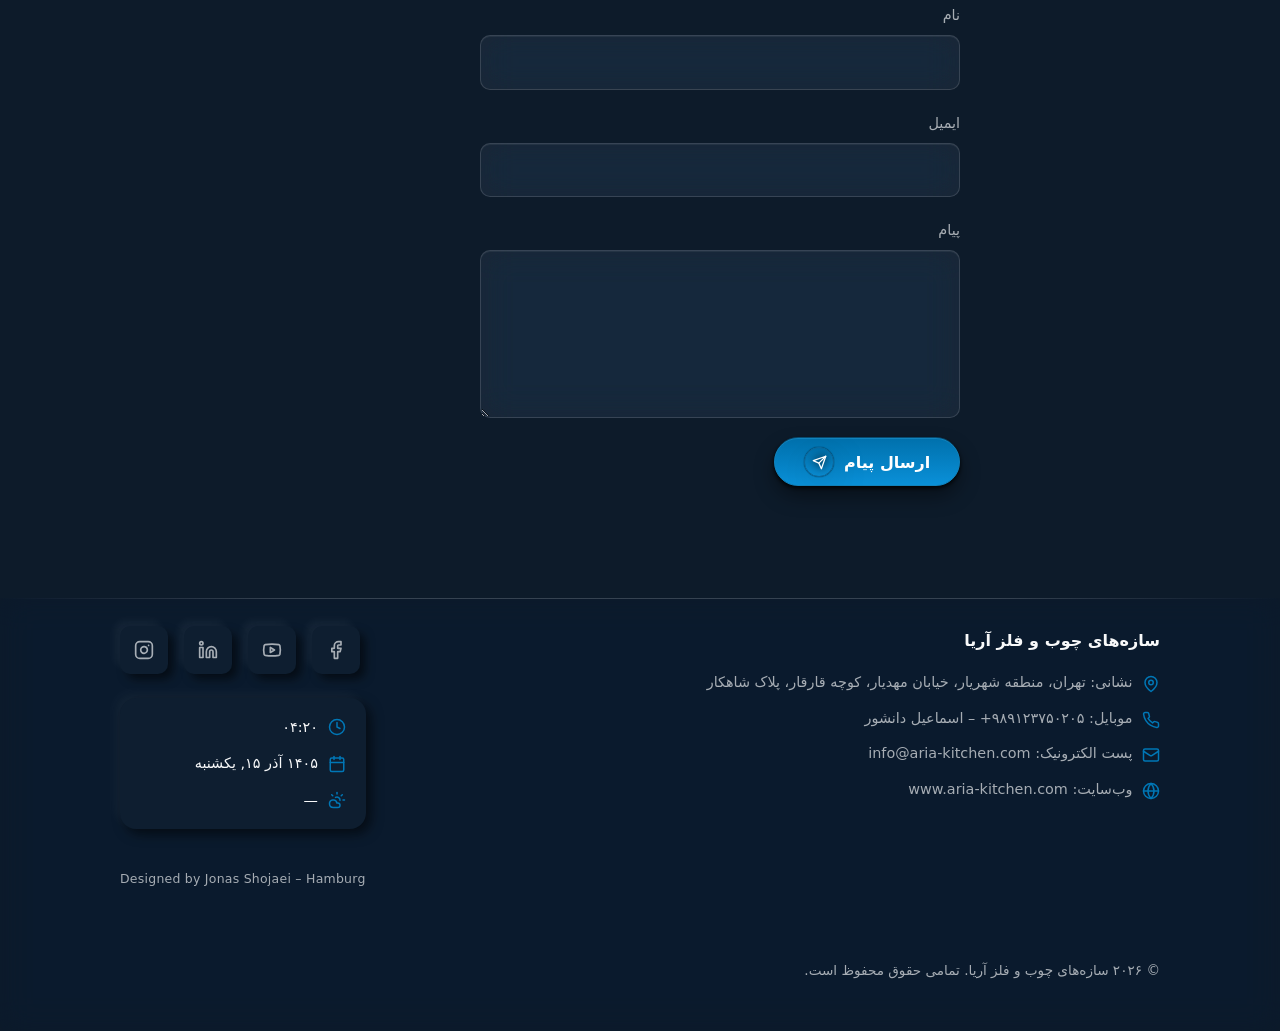
==== commit bfdca74c: "Footer: Credit "Designed by Jonas Shojaei - Hamburg" unter dem Widget Co-Authored-By: Claude Sonnet " ====
--- a/index.html
+++ b/index.html
@@ -243,6 +243,8 @@
               <span id="fw-weather">—</span>
             </div>
           </div>
+
+          <p class="footer-credit" dir="ltr">Designed by Jonas Shojaei &ndash; Hamburg</p>
         </div>
 
         <p class="footer-legal">&copy; <span id="year"></span> سازه‌های چوب و فلز آریا. تمامی حقوق محفوظ است.</p>
--- a/css/styles.css
+++ b/css/styles.css
@@ -544,9 +544,9 @@
 /* ---------- Absende-Button (Uiverse-Stil von elijahgummer, Blau aus der Palette) ---------- */
 .styled-button {
   position: relative;
-  padding: 0.9rem 1.9rem;
+  padding: 0.5rem 1.8rem;
   font-family: inherit;
-  font-size: 1.05rem;
+  font-size: 1rem;
   font-weight: bold;
   color: #ffffff;
   background: linear-gradient(to bottom, #0071ad, #0a90d8);
@@ -561,6 +561,38 @@
   justify-self: start; /* im Grid nicht volle Breite */
 }
 
+/* beim Hover: glänzend-blaue Kante */
+.styled-button::after {
+  content: "";
+  position: absolute;
+  inset: 0;
+  padding: 1.5px;
+  border-radius: 9999px;
+  background: linear-gradient(135deg, #cdeefc, #1aa0e0 45%, rgba(17, 131, 189, 0.2));
+  -webkit-mask:
+    linear-gradient(#000 0 0) content-box,
+    linear-gradient(#000 0 0);
+  -webkit-mask-composite: xor;
+  mask:
+    linear-gradient(#000 0 0) content-box,
+    linear-gradient(#000 0 0);
+  mask-composite: exclude;
+  opacity: 0;
+  transition: opacity 0.25s ease;
+  pointer-events: none;
+}
+
+.styled-button:hover::after {
+  opacity: 1;
+}
+
+.styled-button:hover {
+  box-shadow:
+    0 2px 4px rgba(0, 0, 0, 0.9),
+    0 10px 20px rgba(0, 0, 0, 0.4),
+    0 0 20px -4px rgba(26, 160, 224, 0.65);
+}
+
 .styled-button::before {
   content: "";
   position: absolute;
@@ -581,8 +613,8 @@
   display: flex;
   align-items: center;
   justify-content: center;
-  width: 36px;
-  height: 36px;
+  width: 30px;
+  height: 30px;
   margin-inline-start: 10px;
   background: linear-gradient(to bottom, #0071ad, #0a90d8);
   border-radius: 50%;
@@ -602,8 +634,8 @@
 }
 
 .styled-button .inner-button .icon {
-  width: 18px;
-  height: 18px;
+  width: 15px;
+  height: 15px;
   filter: drop-shadow(0 10px 20px rgba(26, 25, 25, 0.9)) drop-shadow(0 0 4px rgba(0, 0, 0, 1));
   transition: all 0.4s ease-in-out;
 }
@@ -624,6 +656,7 @@
 }
 
 .card {
+  position: relative;
   background: var(--glass-bg);
   backdrop-filter: var(--glass-blur);
   -webkit-backdrop-filter: var(--glass-blur);
@@ -631,6 +664,44 @@
   border-radius: var(--radius);
   padding: 1.75rem;
   box-shadow: var(--glass-shadow), inset 0 1px 0 rgba(248, 249, 250, 0.08);
+  transition: box-shadow 0.25s ease;
+}
+
+/* beim Hover: glänzend-blaue Kante (statisch, nicht animiert) */
+.card::after {
+  content: "";
+  position: absolute;
+  inset: 0;
+  padding: 1.5px;
+  border-radius: inherit;
+  background: linear-gradient(
+    135deg,
+    #9bd8f8 0%,
+    #0077b6 45%,
+    rgba(0, 119, 182, 0.2) 100%
+  );
+  -webkit-mask:
+    linear-gradient(#000 0 0) content-box,
+    linear-gradient(#000 0 0);
+  -webkit-mask-composite: xor;
+  mask:
+    linear-gradient(#000 0 0) content-box,
+    linear-gradient(#000 0 0);
+  mask-composite: exclude;
+  opacity: 0;
+  transition: opacity 0.25s ease;
+  pointer-events: none;
+}
+
+.card:hover::after {
+  opacity: 1;
+}
+
+.card:hover {
+  box-shadow:
+    var(--glass-shadow),
+    inset 0 1px 0 rgba(248, 249, 250, 0.08),
+    0 0 22px -8px rgba(0, 119, 182, 0.55);
 }
 
 .card h3 {
@@ -865,6 +936,13 @@
   font-size: 0.9rem;
 }
 
+.footer-credit {
+  margin: 0.85rem 0 0;
+  color: var(--text-muted);
+  font-size: 0.78rem;
+  letter-spacing: 0.02em;
+}
+
 .footer-widget-row svg {
   width: 18px;
   height: 18px;
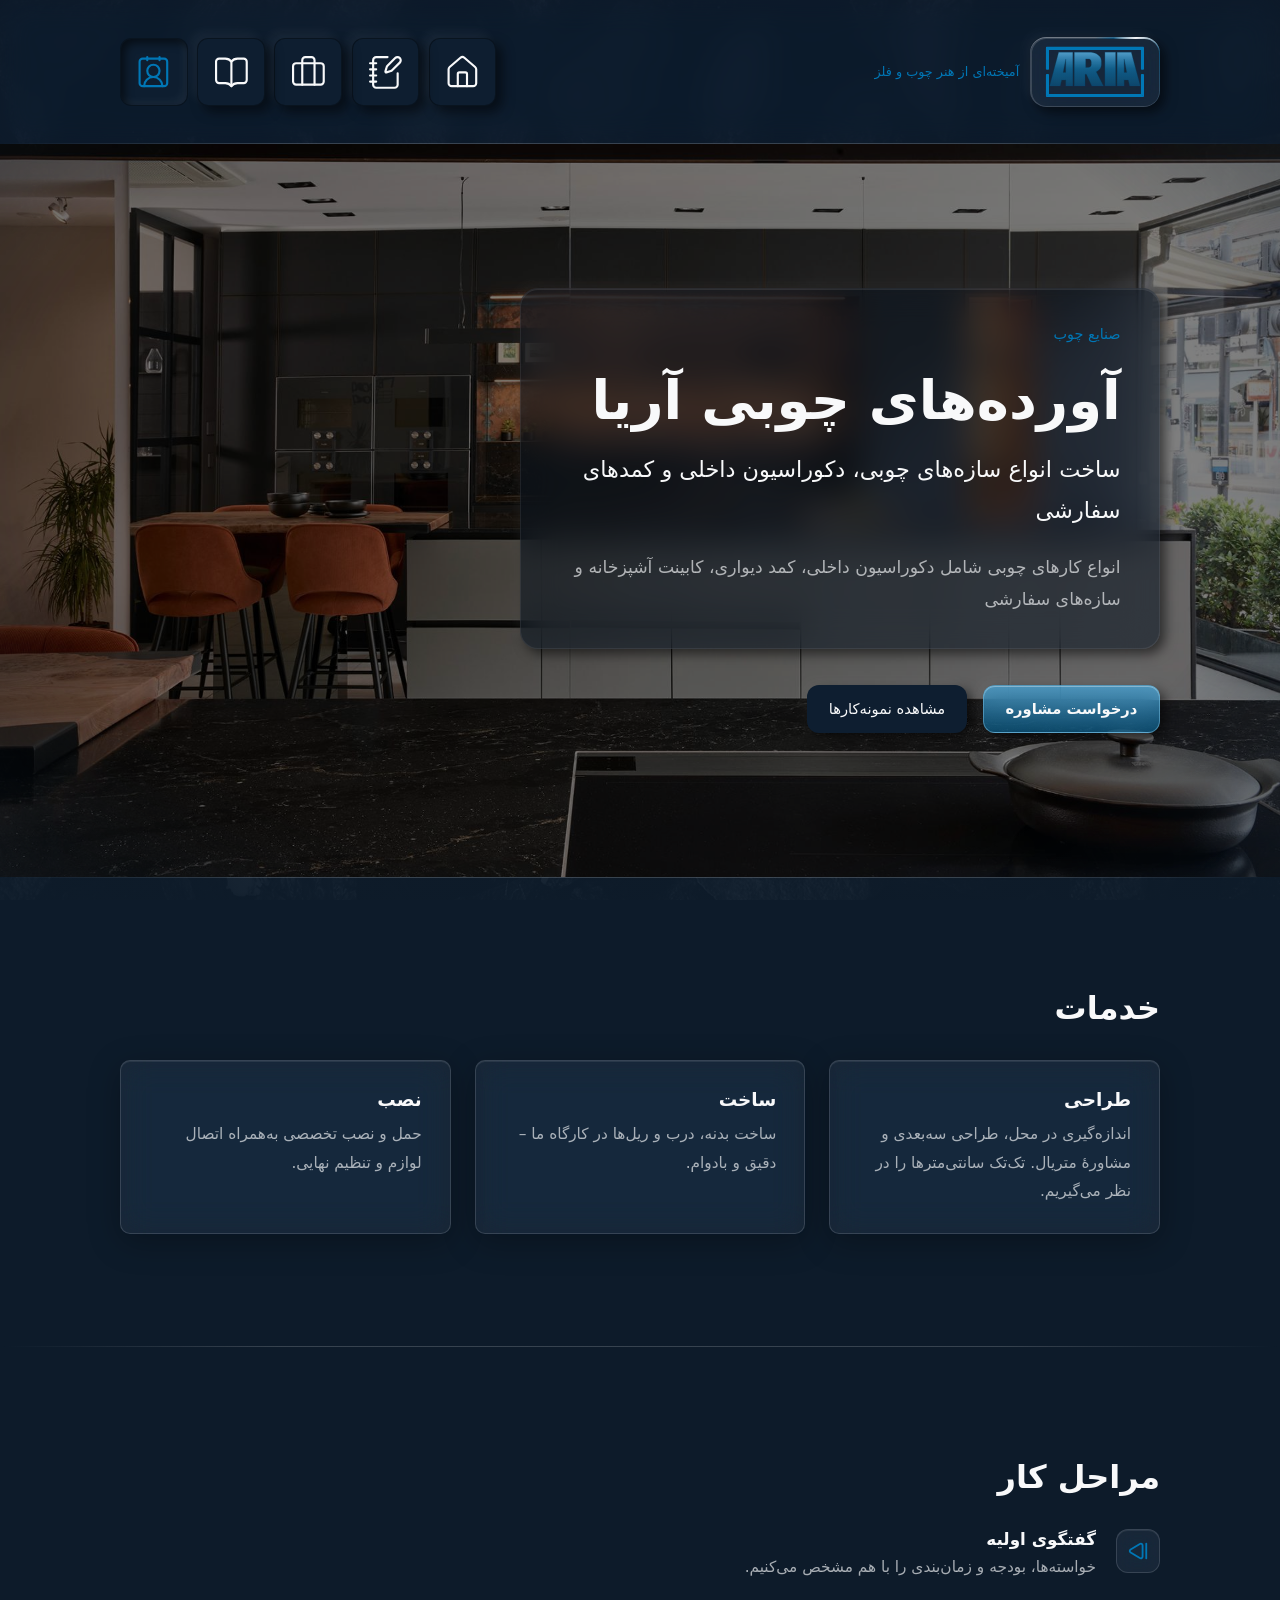
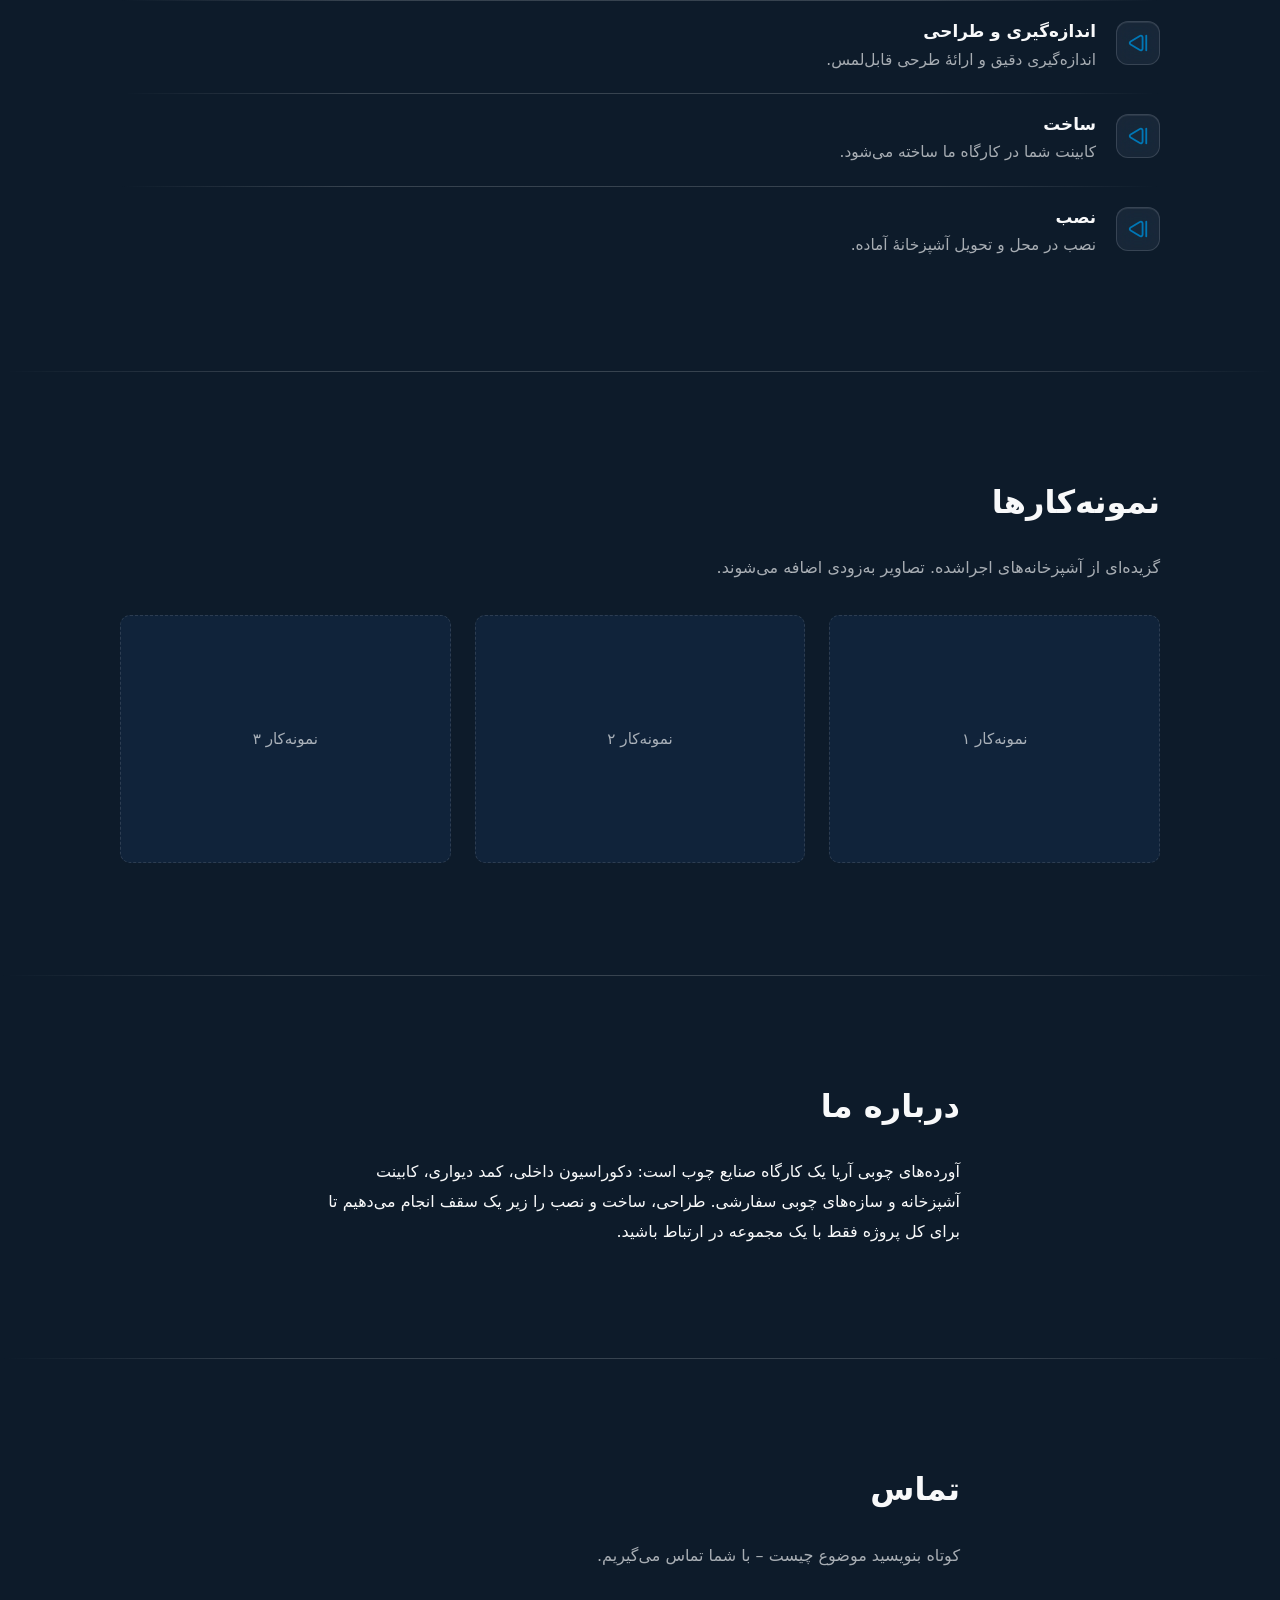
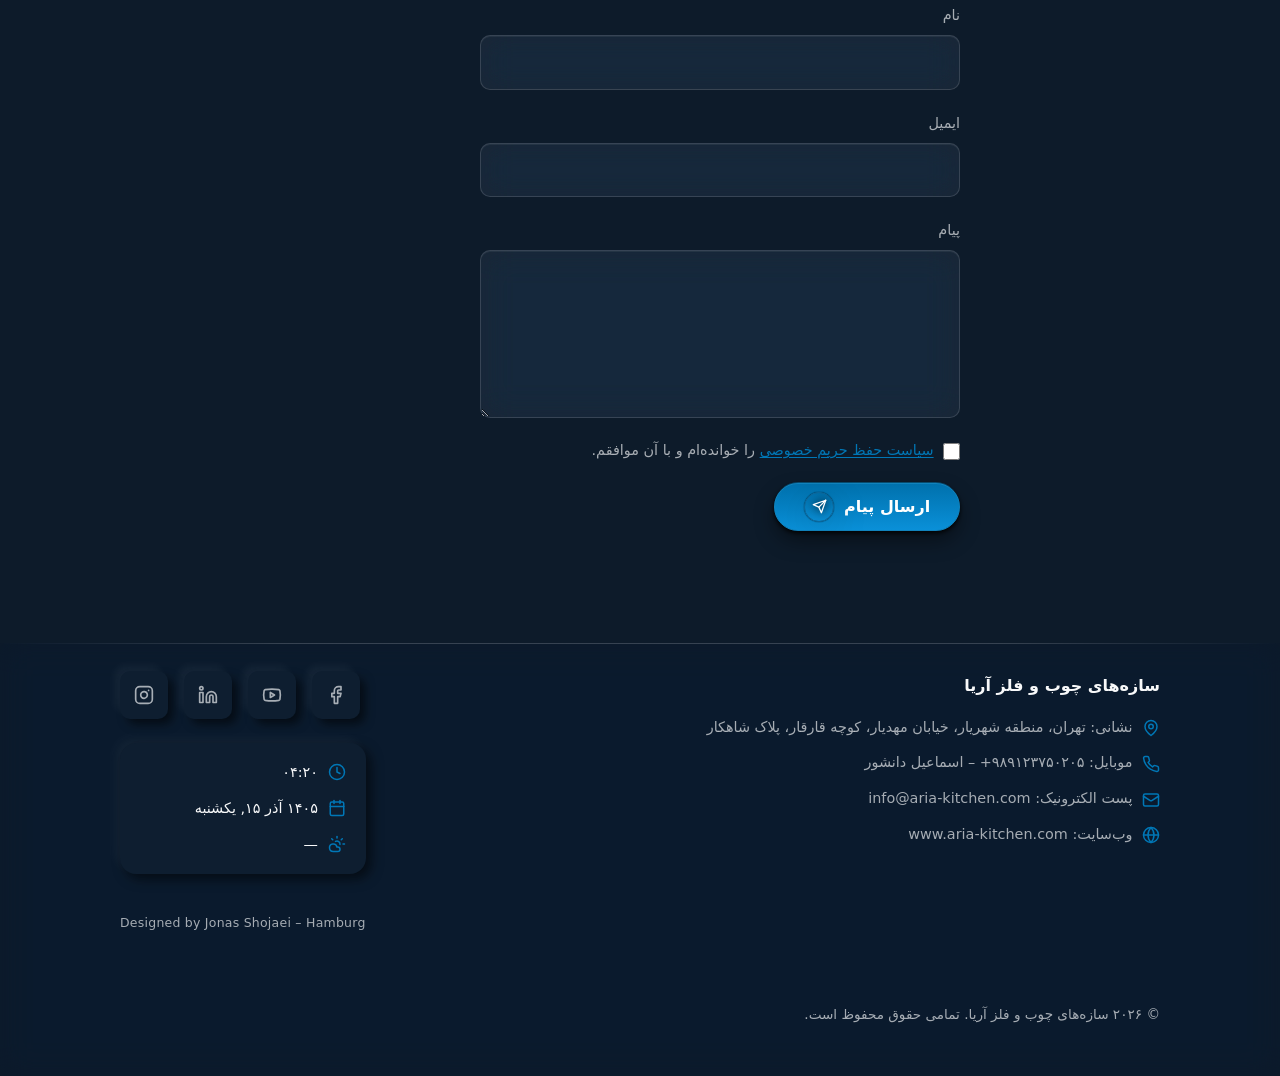
==== commit 769d6241: "Kontaktformular: Zustimmung zur Datenschutzerklaerung + privacy.html - .consent Checkbox (required) " ====
--- a/index.html
+++ b/index.html
@@ -168,6 +168,12 @@
             <label for="message">پیام</label>
             <textarea id="message" name="message" rows="5" required></textarea>
           </div>
+          <div class="field">
+            <label class="consent" for="privacy-consent">
+              <input type="checkbox" id="privacy-consent" name="privacy" required />
+              <span><a href="privacy.html" target="_blank" rel="noopener">سیاست حفظ حریم خصوصی</a> را خوانده‌ام و با آن موافقم.</span>
+            </label>
+          </div>
           <button type="submit" class="styled-button">
             ارسال پیام
             <span class="inner-button">
--- a/css/styles.css
+++ b/css/styles.css
@@ -877,6 +877,36 @@
   border-color: transparent;
 }
 
+/* Zustimmung zur Datenschutzerklärung */
+.consent {
+  display: flex;
+  align-items: flex-start;
+  gap: 0.6rem;
+  font-size: 0.9rem;
+  color: var(--text-muted);
+  line-height: 1.7;
+  cursor: pointer;
+}
+
+.consent input {
+  flex-shrink: 0;
+  width: 1.05rem;
+  height: 1.05rem;
+  margin-top: 0.3rem;
+  accent-color: var(--accent);
+  cursor: pointer;
+}
+
+.consent a {
+  color: var(--accent);
+  text-decoration: underline;
+  text-underline-offset: 2px;
+}
+
+.consent a:hover {
+  color: var(--accent-hover);
+}
+
 /* ---------- Footer (Glassmorphism) ---------- */
 .site-footer {
   position: relative;
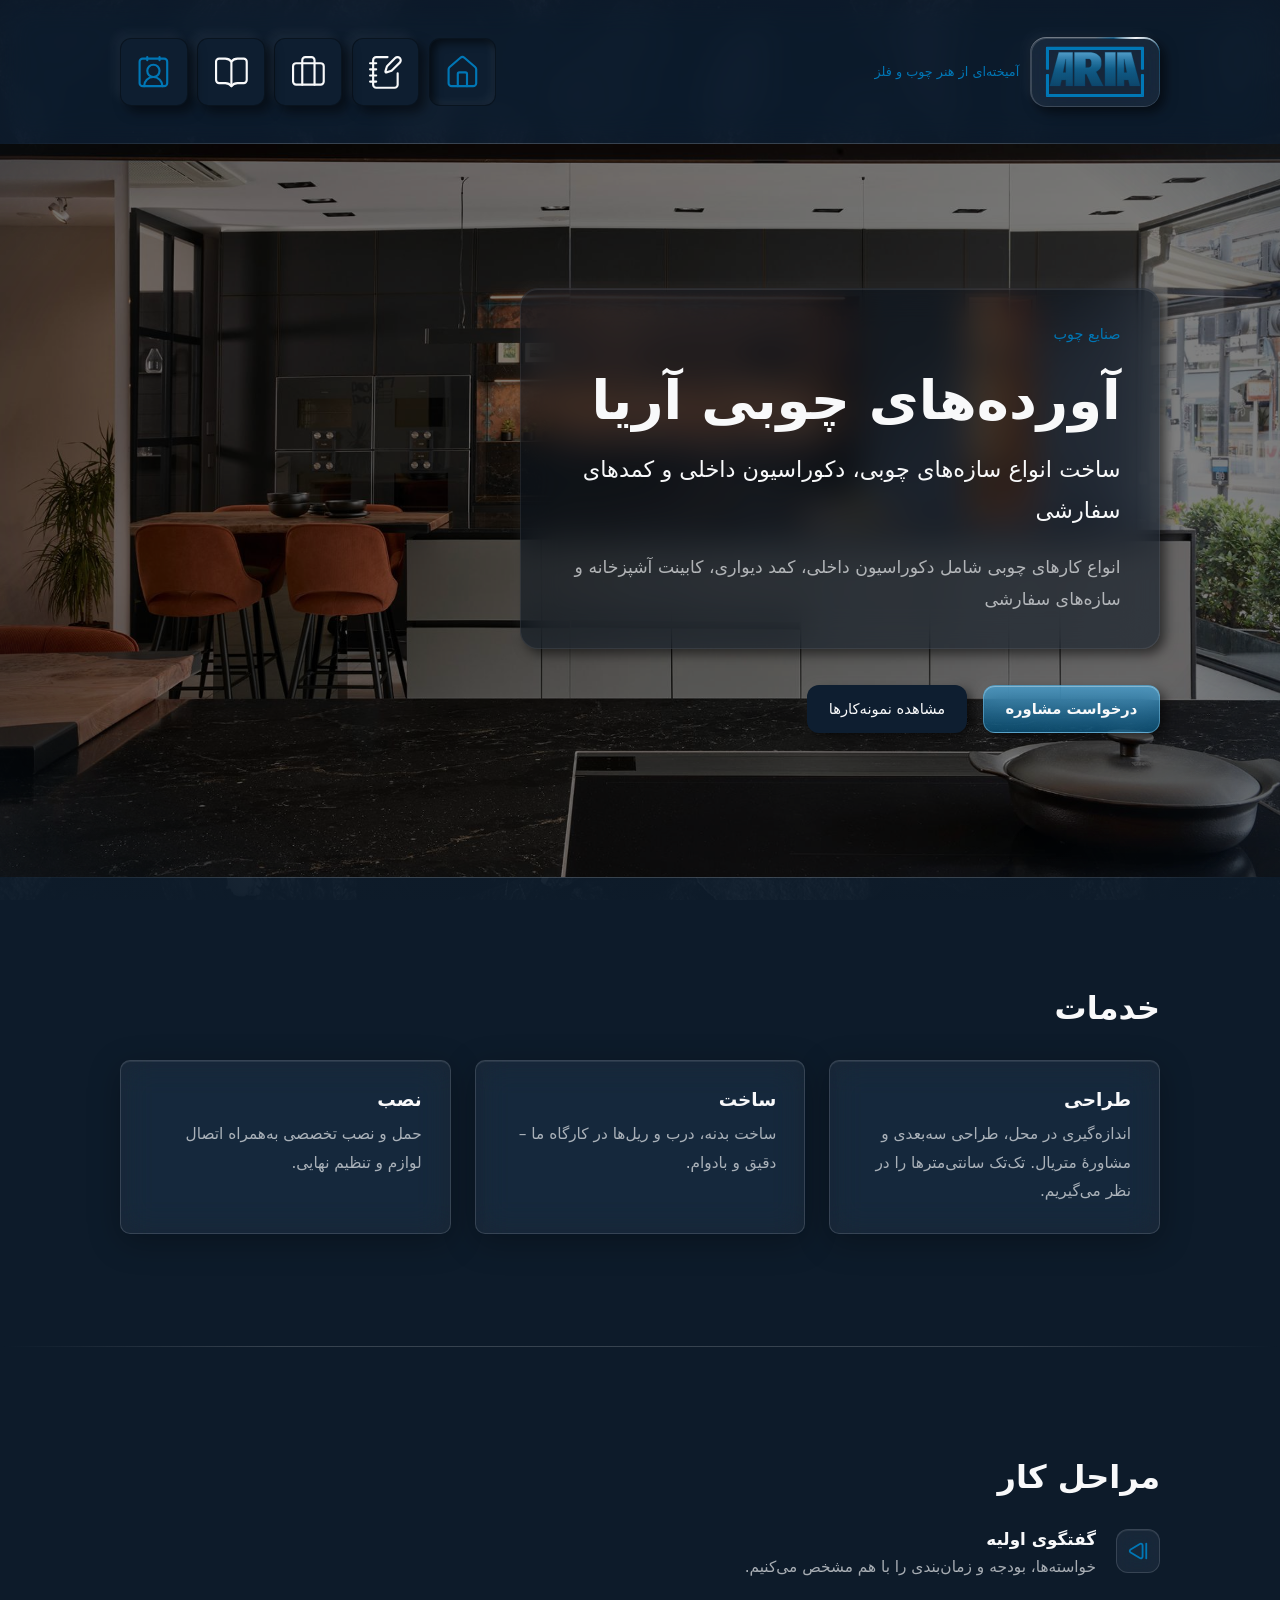
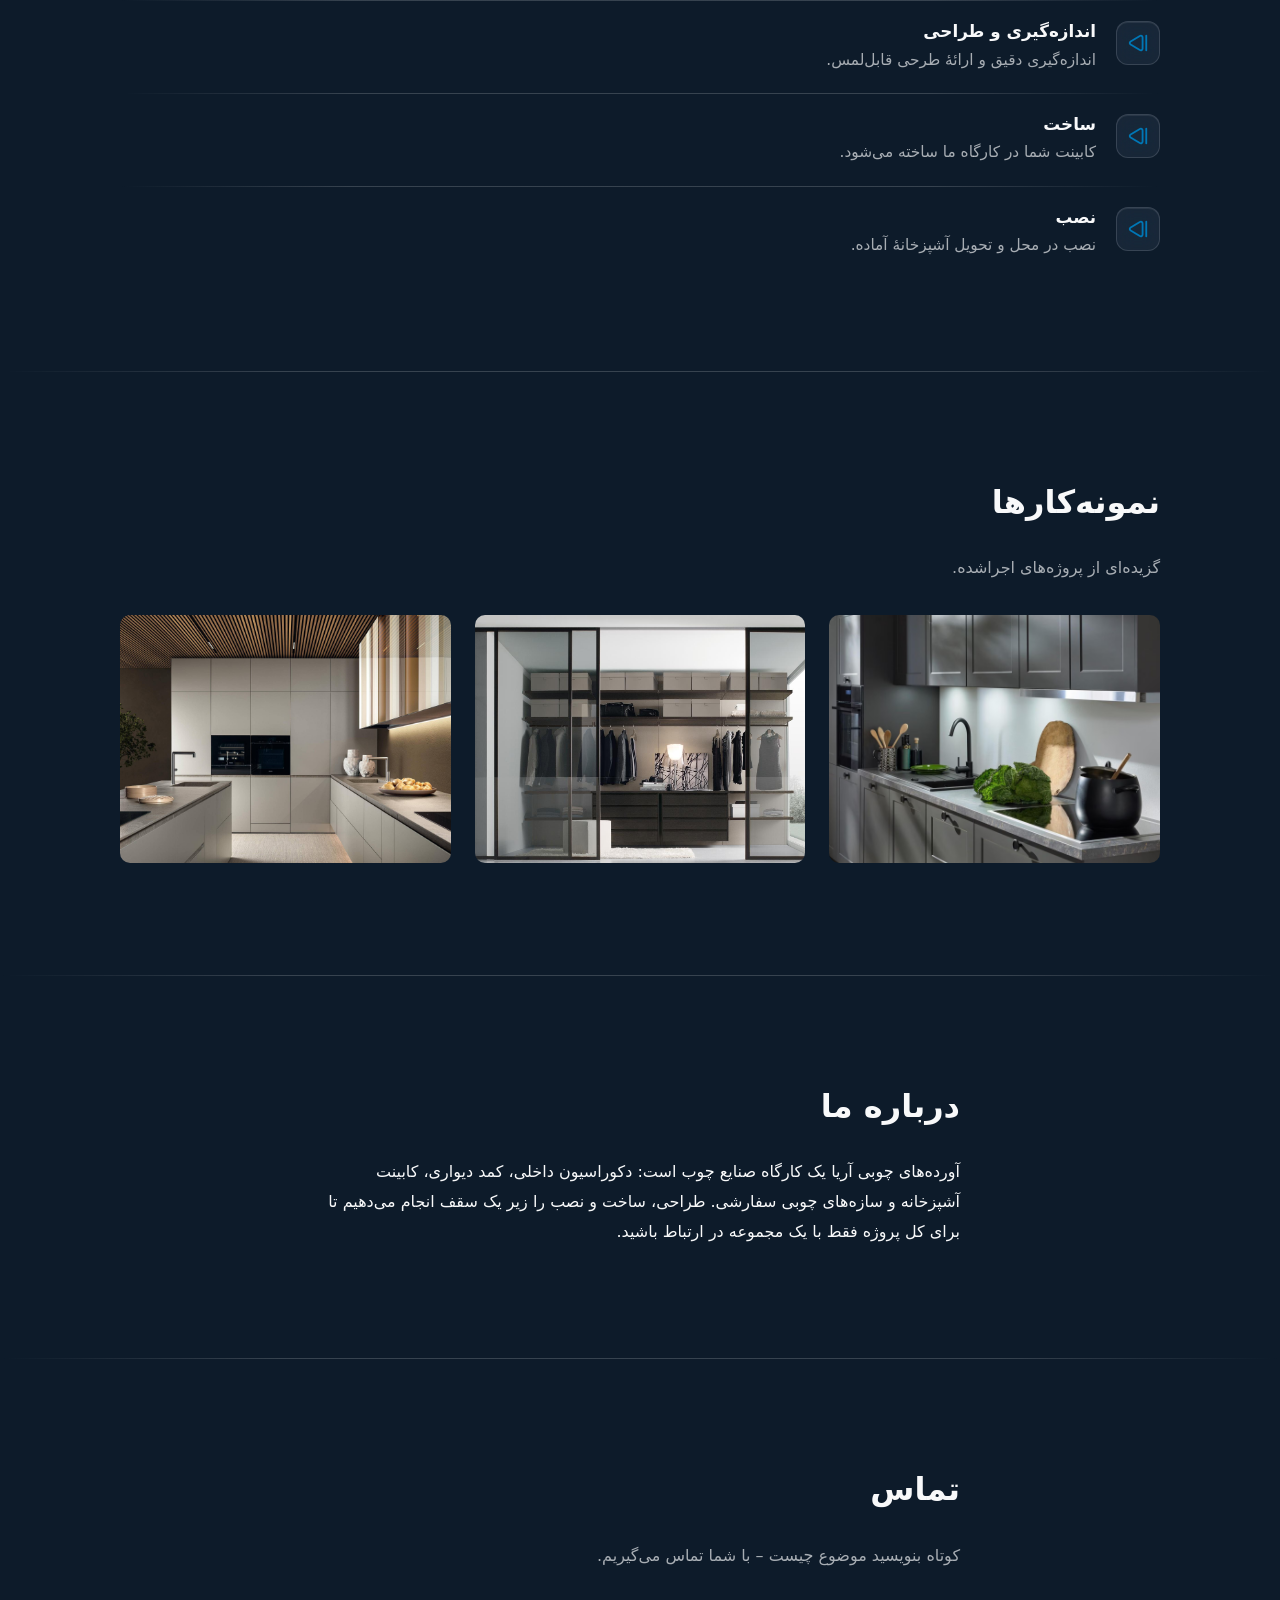
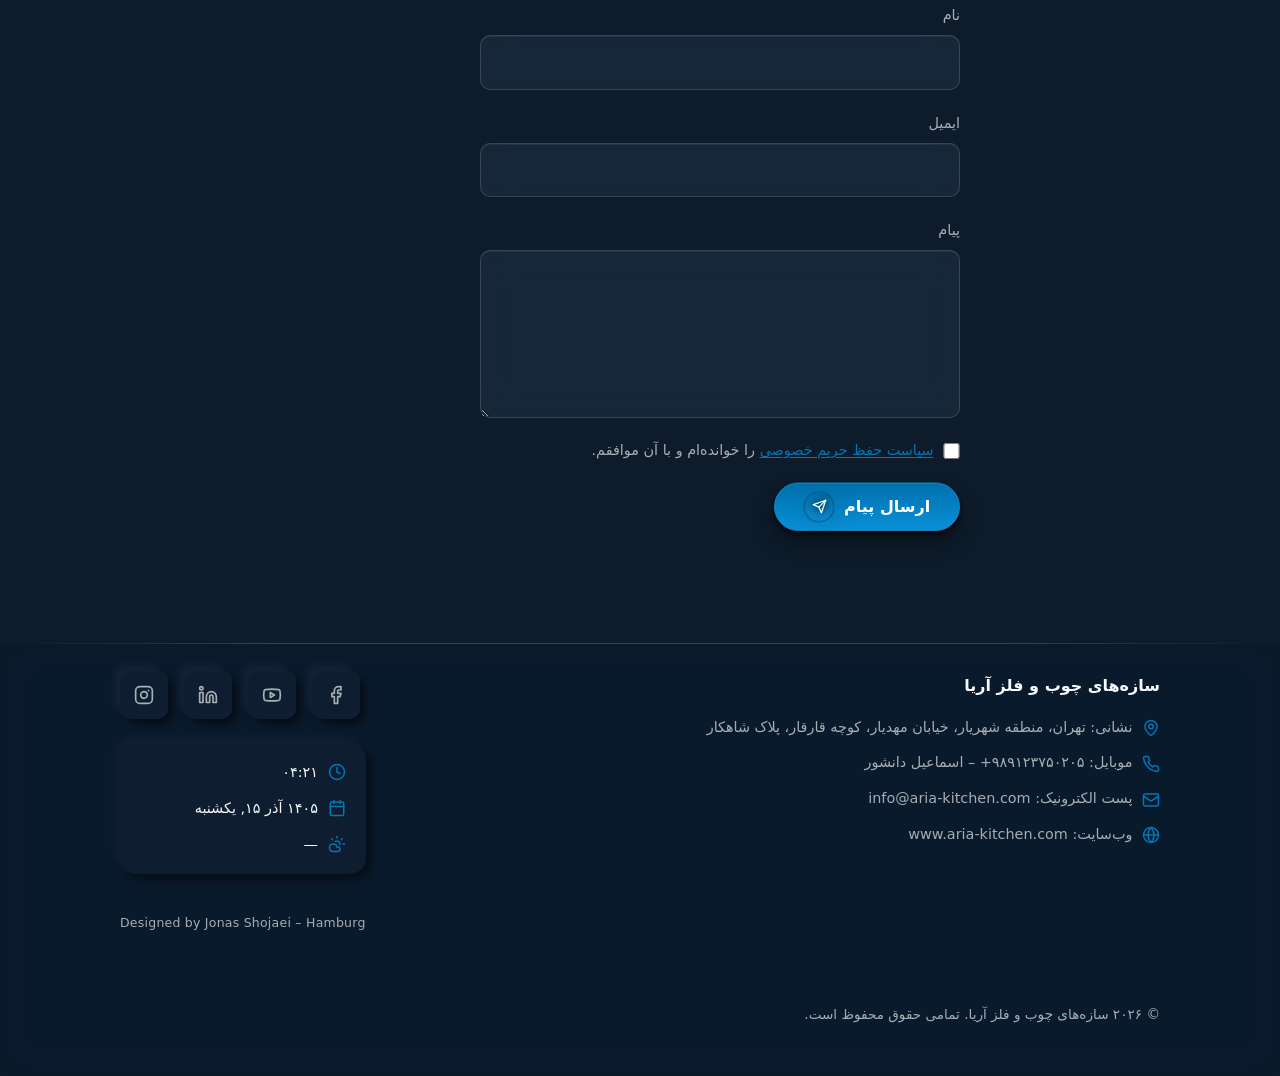
==== commit b084fb0d: "نمونه‌کارها: echte Bilder statt Platzhalter - projects/project01-03.jpg in drei .project-tile <figur" ====
--- a/index.html
+++ b/index.html
@@ -129,11 +129,17 @@
     <section class="section" id="projects">
       <div class="container">
         <h2 class="section-title">نمونه‌کارها</h2>
-        <p class="section-intro">گزیده‌ای از آشپزخانه‌های اجراشده. تصاویر به‌زودی اضافه می‌شوند.</p>
+        <p class="section-intro">گزیده‌ای از پروژه‌های اجراشده.</p>
         <div class="grid grid--3">
-          <div class="placeholder-tile">نمونه‌کار ۱</div>
-          <div class="placeholder-tile">نمونه‌کار ۲</div>
-          <div class="placeholder-tile">نمونه‌کار ۳</div>
+          <figure class="project-tile">
+            <img src="projects/project01.jpg" alt="نمونه‌کار ۱" loading="lazy" />
+          </figure>
+          <figure class="project-tile">
+            <img src="projects/project02.jpg" alt="نمونه‌کار ۲" loading="lazy" />
+          </figure>
+          <figure class="project-tile">
+            <img src="projects/project03.jpg" alt="نمونه‌کار ۳" loading="lazy" />
+          </figure>
         </div>
       </div>
     </section>
--- a/css/styles.css
+++ b/css/styles.css
@@ -777,25 +777,34 @@
   font-size: 0.96rem;
 }
 
-/* ---------- Platzhalter-Kacheln ---------- */
-.placeholder-tile {
+/* ---------- Projekt-Kacheln (نمونه‌کارها) ---------- */
+.project-tile {
   position: relative;
+  margin: 0;
   aspect-ratio: 4 / 3;
-  display: flex;
-  align-items: center;
-  justify-content: center;
+  border-radius: var(--radius);
+  overflow: hidden;
   background: var(--bg-elevated);
-  border: 1px dashed var(--hairline);
-  border-radius: var(--radius);
-  color: var(--text-muted);
-  font-size: 0.95rem;
+}
+
+.project-tile img {
+  width: 100%;
+  height: 100%;
+  object-fit: cover;
+  display: block;
+  transition: transform 0.5s ease;
+}
+
+.project-tile:hover img {
+  transform: scale(1.05);
 }
 
 /* beim Hover: dünne, glänzend-blaue Linie, die durch einige Ecken wandert */
-.placeholder-tile::before {
+.project-tile::before {
   content: "";
   position: absolute;
   inset: 0;
+  z-index: 1;
   padding: 1.5px;
   border-radius: inherit;
   background: conic-gradient(
@@ -824,7 +833,7 @@
   pointer-events: none;
 }
 
-.placeholder-tile:hover::before {
+.project-tile:hover::before {
   opacity: 1;
   animation: tile-shine 4s linear infinite;
 }
@@ -1163,7 +1172,7 @@
   }
 
   .logo-chip::before,
-  .placeholder-tile:hover::before {
+  .project-tile:hover::before {
     animation: none !important;
   }
 
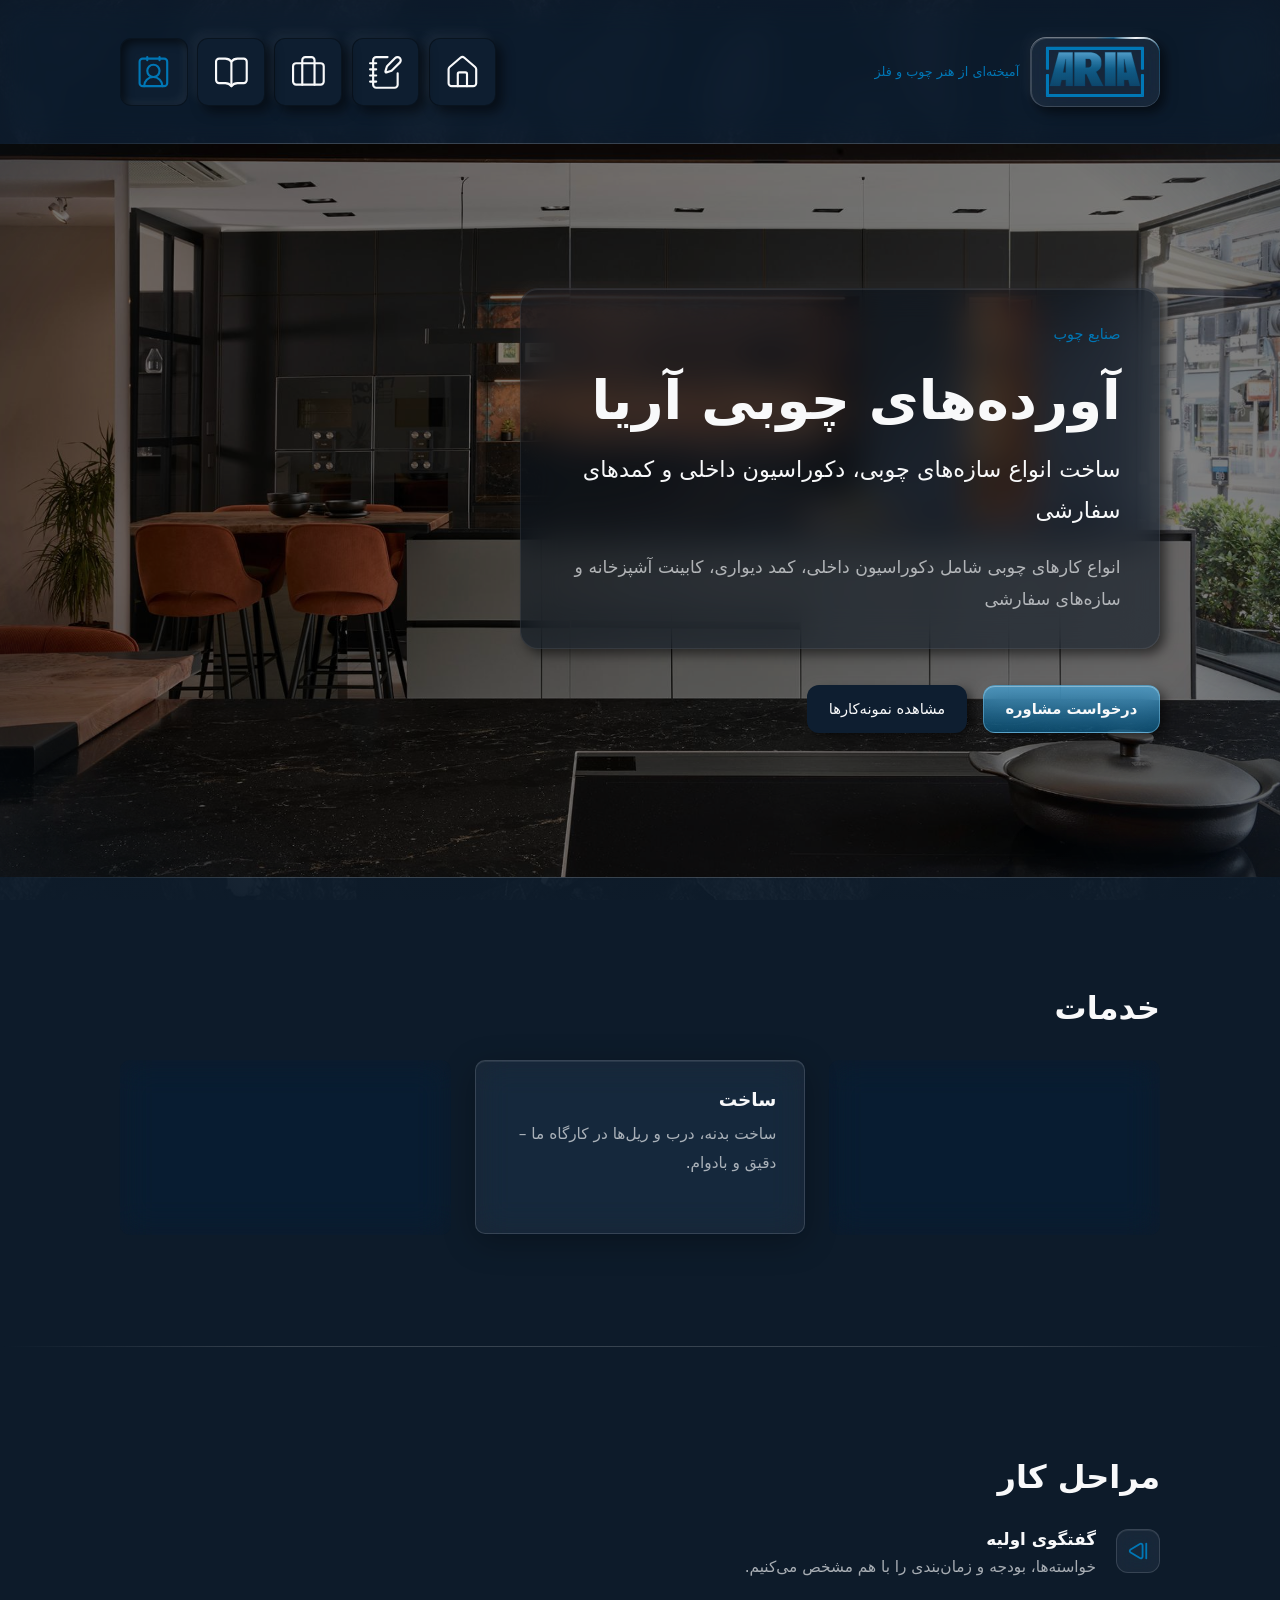
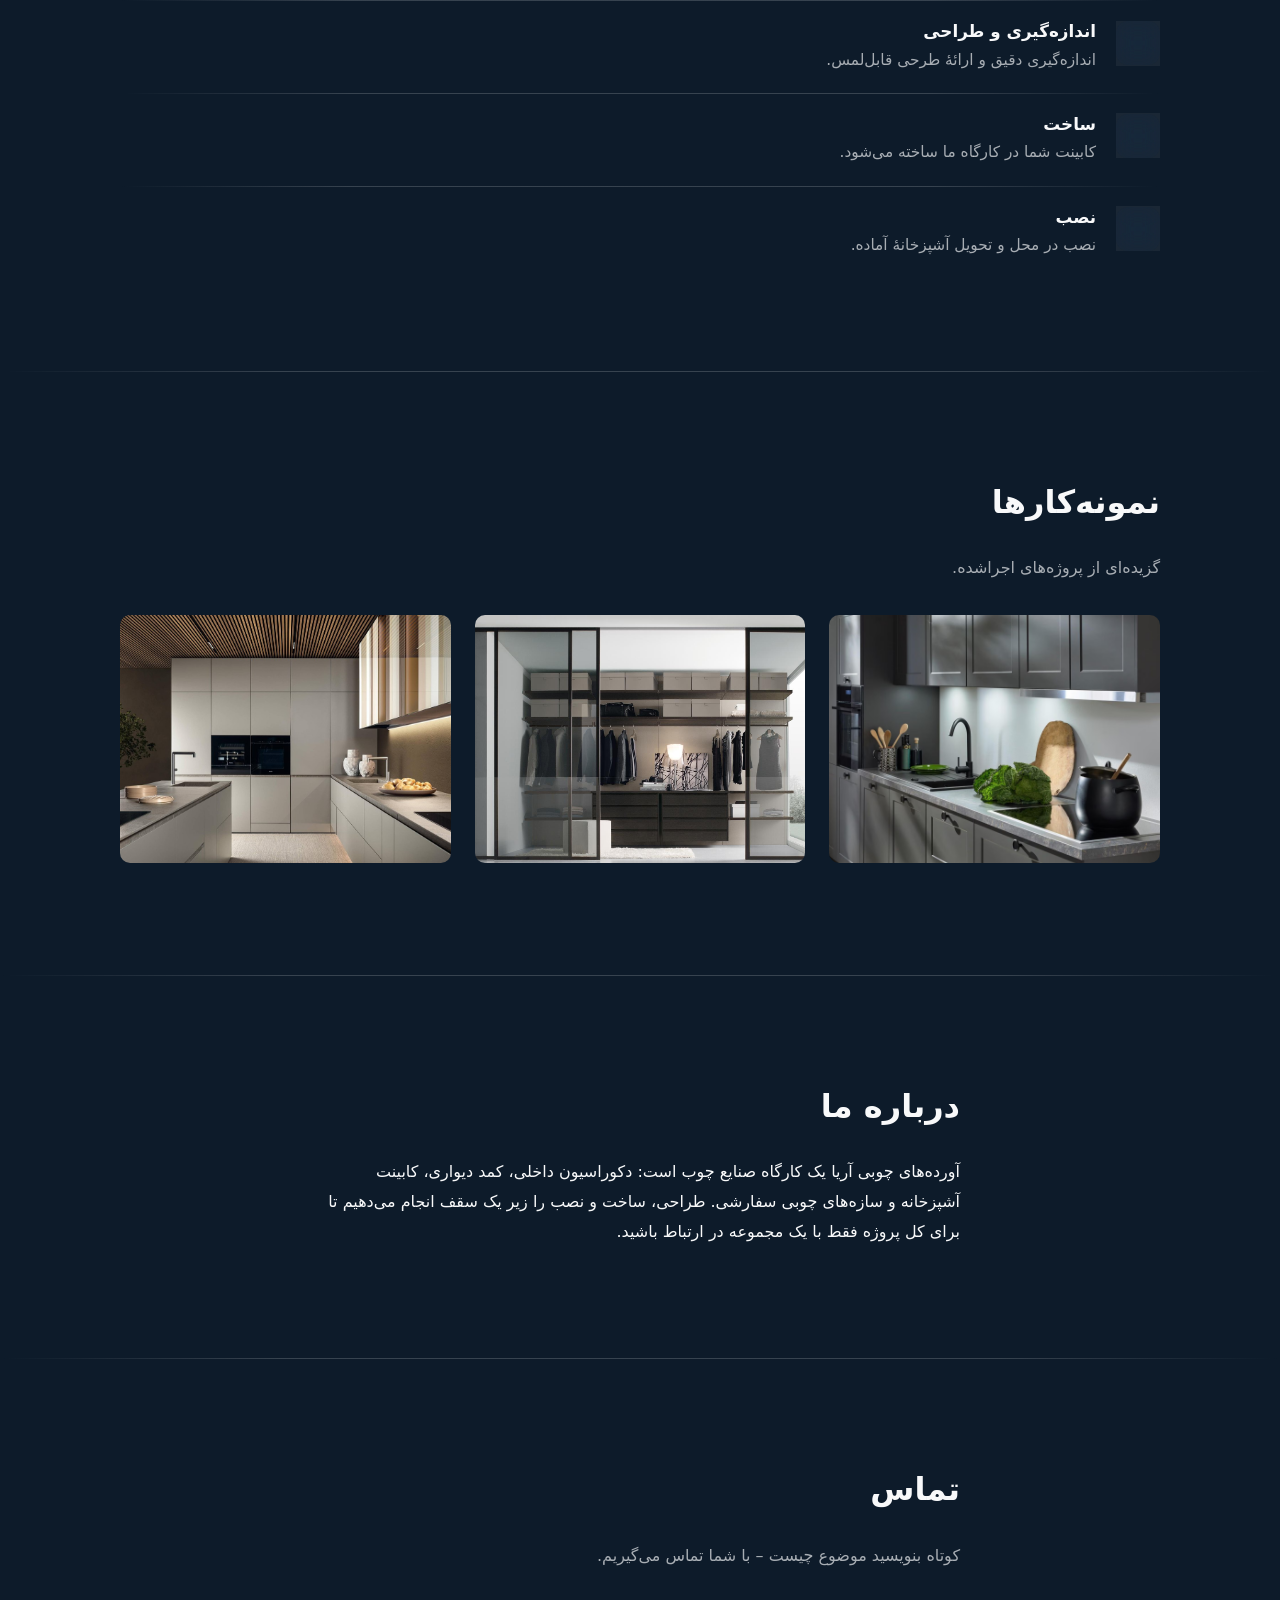
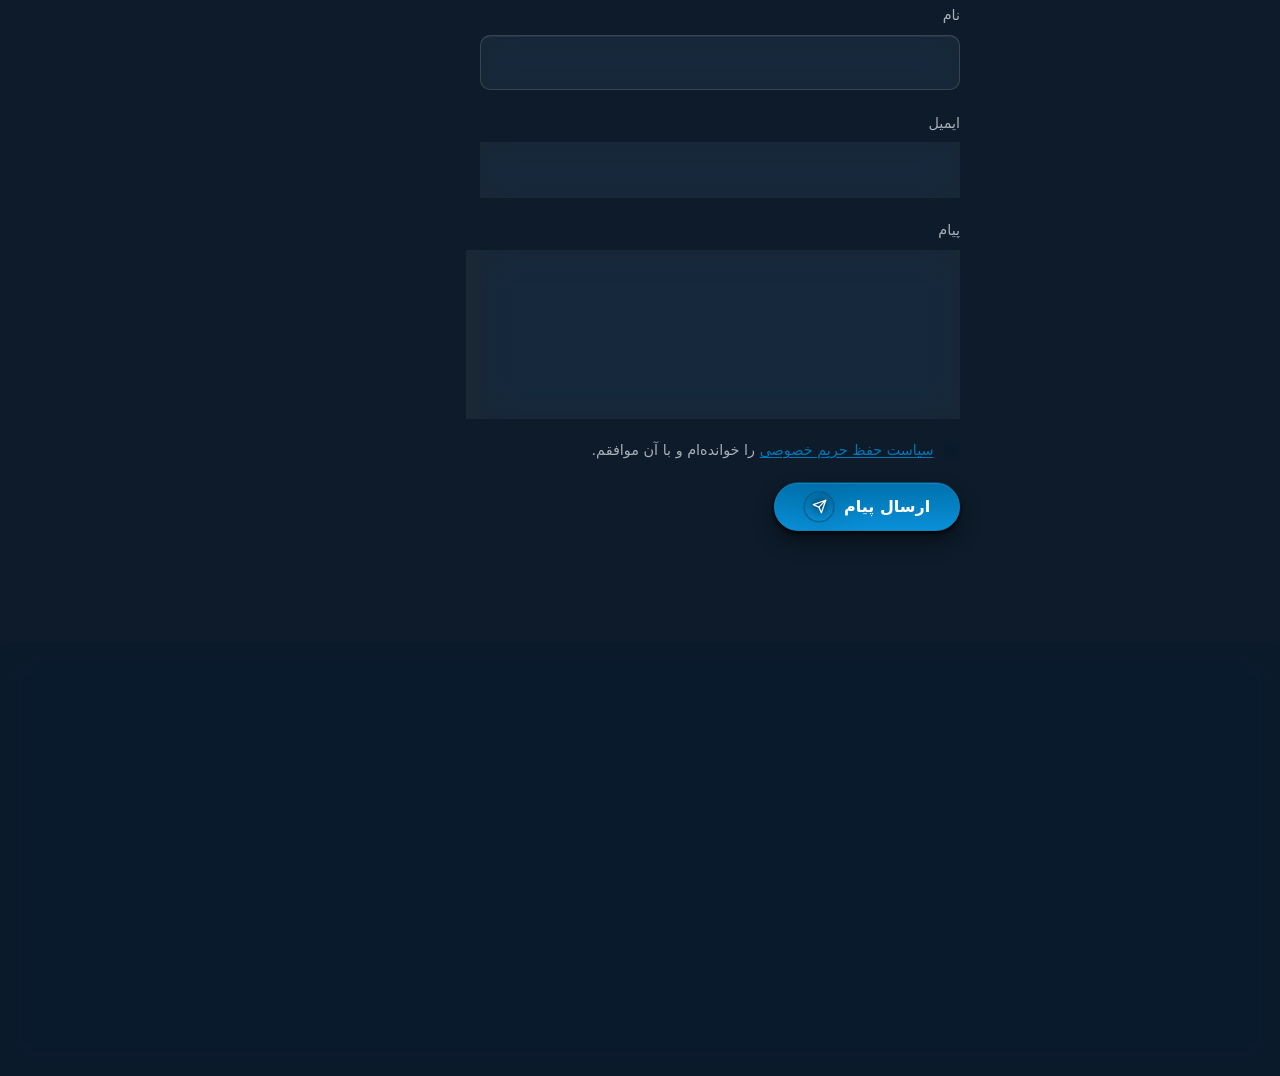
==== commit c7a47525: "Performance + GitHub-Pages-Deploy Bilder (ohne sichtbaren Qualitaetsverlust): - images/background.jp" ====
--- a/index.html
+++ b/index.html
@@ -5,6 +5,19 @@
   <meta name="viewport" content="width=device-width, initial-scale=1.0" />
   <meta name="description" content="آورده‌های چوبی آریا – ساخت انواع سازه‌های چوبی، دکوراسیون داخلی، کمد دیواری و کابینت آشپزخانه سفارشی با طراحی دقیق و اجرای حرفه‌ای." />
   <title>آورده‌های چوبی آریا – دکوراسیون داخلی، کمد و کابینت</title>
+  <meta name="theme-color" content="#0d1b2a" />
+  <link rel="icon" href="images/logo.svg" type="image/svg+xml" />
+
+  <meta property="og:type" content="website" />
+  <meta property="og:locale" content="fa_IR" />
+  <meta property="og:title" content="آورده‌های چوبی آریا" />
+  <meta property="og:description" content="ساخت انواع سازه‌های چوبی، دکوراسیون داخلی، کمد دیواری و کابینت آشپزخانه سفارشی." />
+  <meta property="og:image" content="projects/project01.jpg" />
+  <meta name="twitter:card" content="summary_large_image" />
+
+  <link rel="preconnect" href="https://fonts.cdnfonts.com" crossorigin />
+  <link rel="preload" as="image" href="gallery/kitchen01.jpg" fetchpriority="high" />
+  <link rel="stylesheet" href="https://fonts.cdnfonts.com/css/dana" />
   <link rel="stylesheet" href="css/styles.css" />
 </head>
 <body>
@@ -132,13 +145,13 @@
         <p class="section-intro">گزیده‌ای از پروژه‌های اجراشده.</p>
         <div class="grid grid--3">
           <figure class="project-tile">
-            <img src="projects/project01.jpg" alt="نمونه‌کار ۱" loading="lazy" />
+            <img src="projects/project01.jpg" alt="نمونه‌کار ۱" loading="lazy" decoding="async" />
           </figure>
           <figure class="project-tile">
-            <img src="projects/project02.jpg" alt="نمونه‌کار ۲" loading="lazy" />
+            <img src="projects/project02.jpg" alt="نمونه‌کار ۲" loading="lazy" decoding="async" />
           </figure>
           <figure class="project-tile">
-            <img src="projects/project03.jpg" alt="نمونه‌کار ۳" loading="lazy" />
+            <img src="projects/project03.jpg" alt="نمونه‌کار ۳" loading="lazy" decoding="async" />
           </figure>
         </div>
       </div>
--- a/css/styles.css
+++ b/css/styles.css
@@ -7,8 +7,8 @@
      --text    #f8f9fa  (Text / helle Elemente)
    ============================================================ */
 
-/* Schriftart Dana (Persisch). Muss vor allen anderen Regeln stehen. */
-@import url("https://fonts.cdnfonts.com/css/dana");
+/* Schriftart Dana (Persisch) wird per <link> im HTML geladen
+   (schneller als @import). Siehe index.html / privacy.html. */
 
 /* --- Alternative: lizenzierte Dana / IRANSans lokal einbinden ---
    Dateien nach  fonts/  legen und diesen Block aktivieren:
